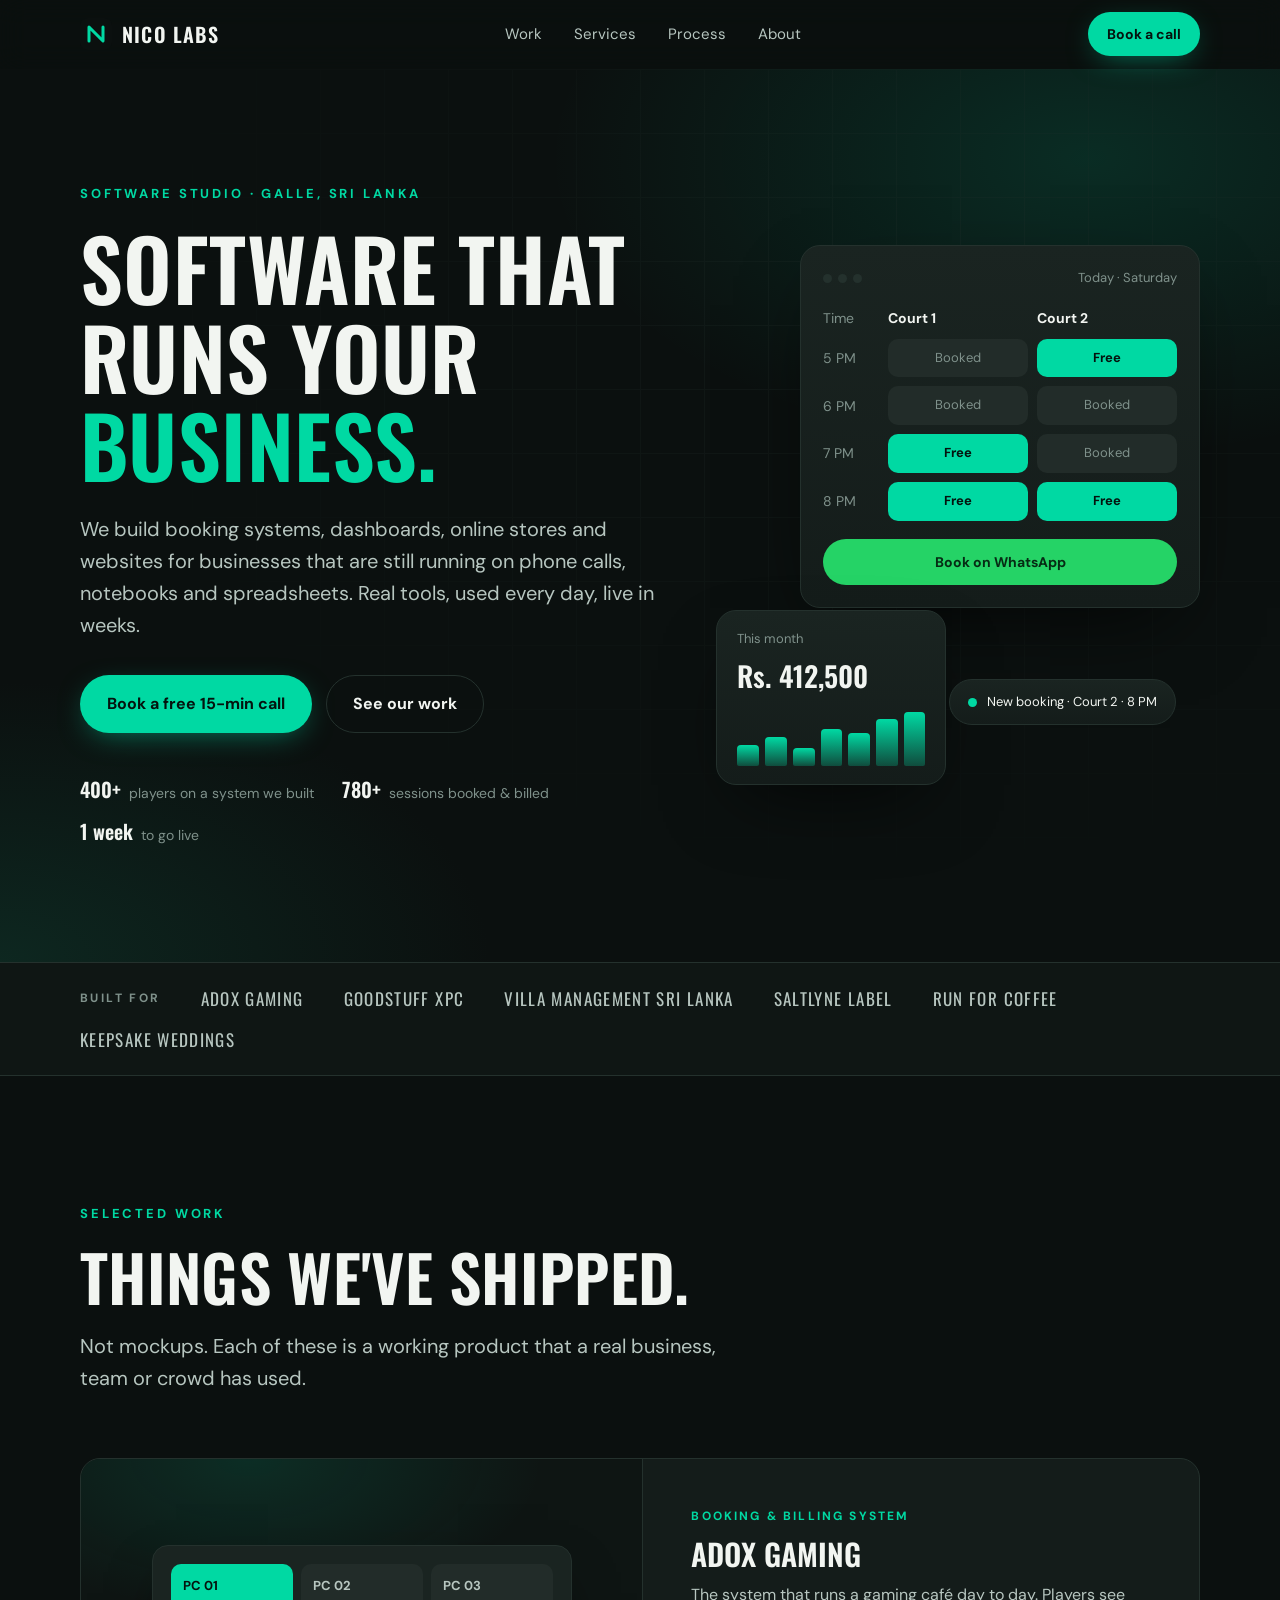
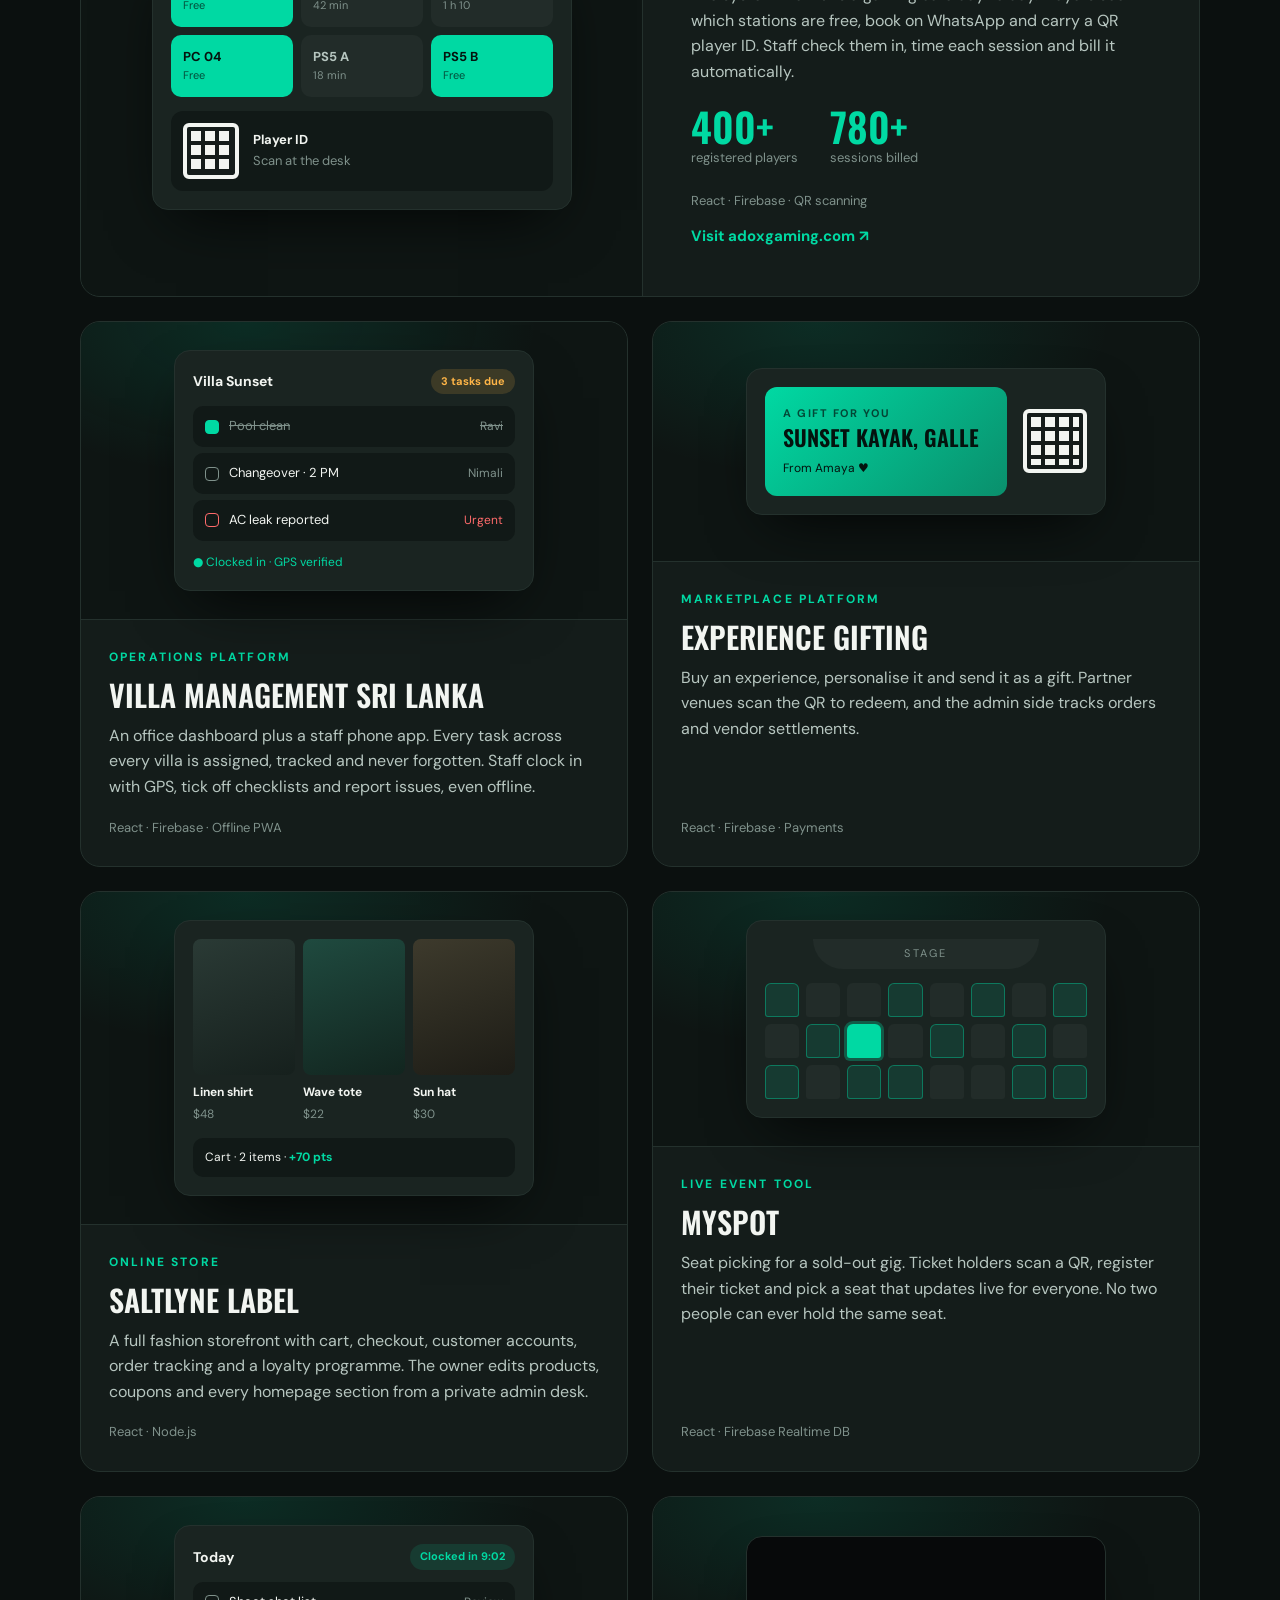
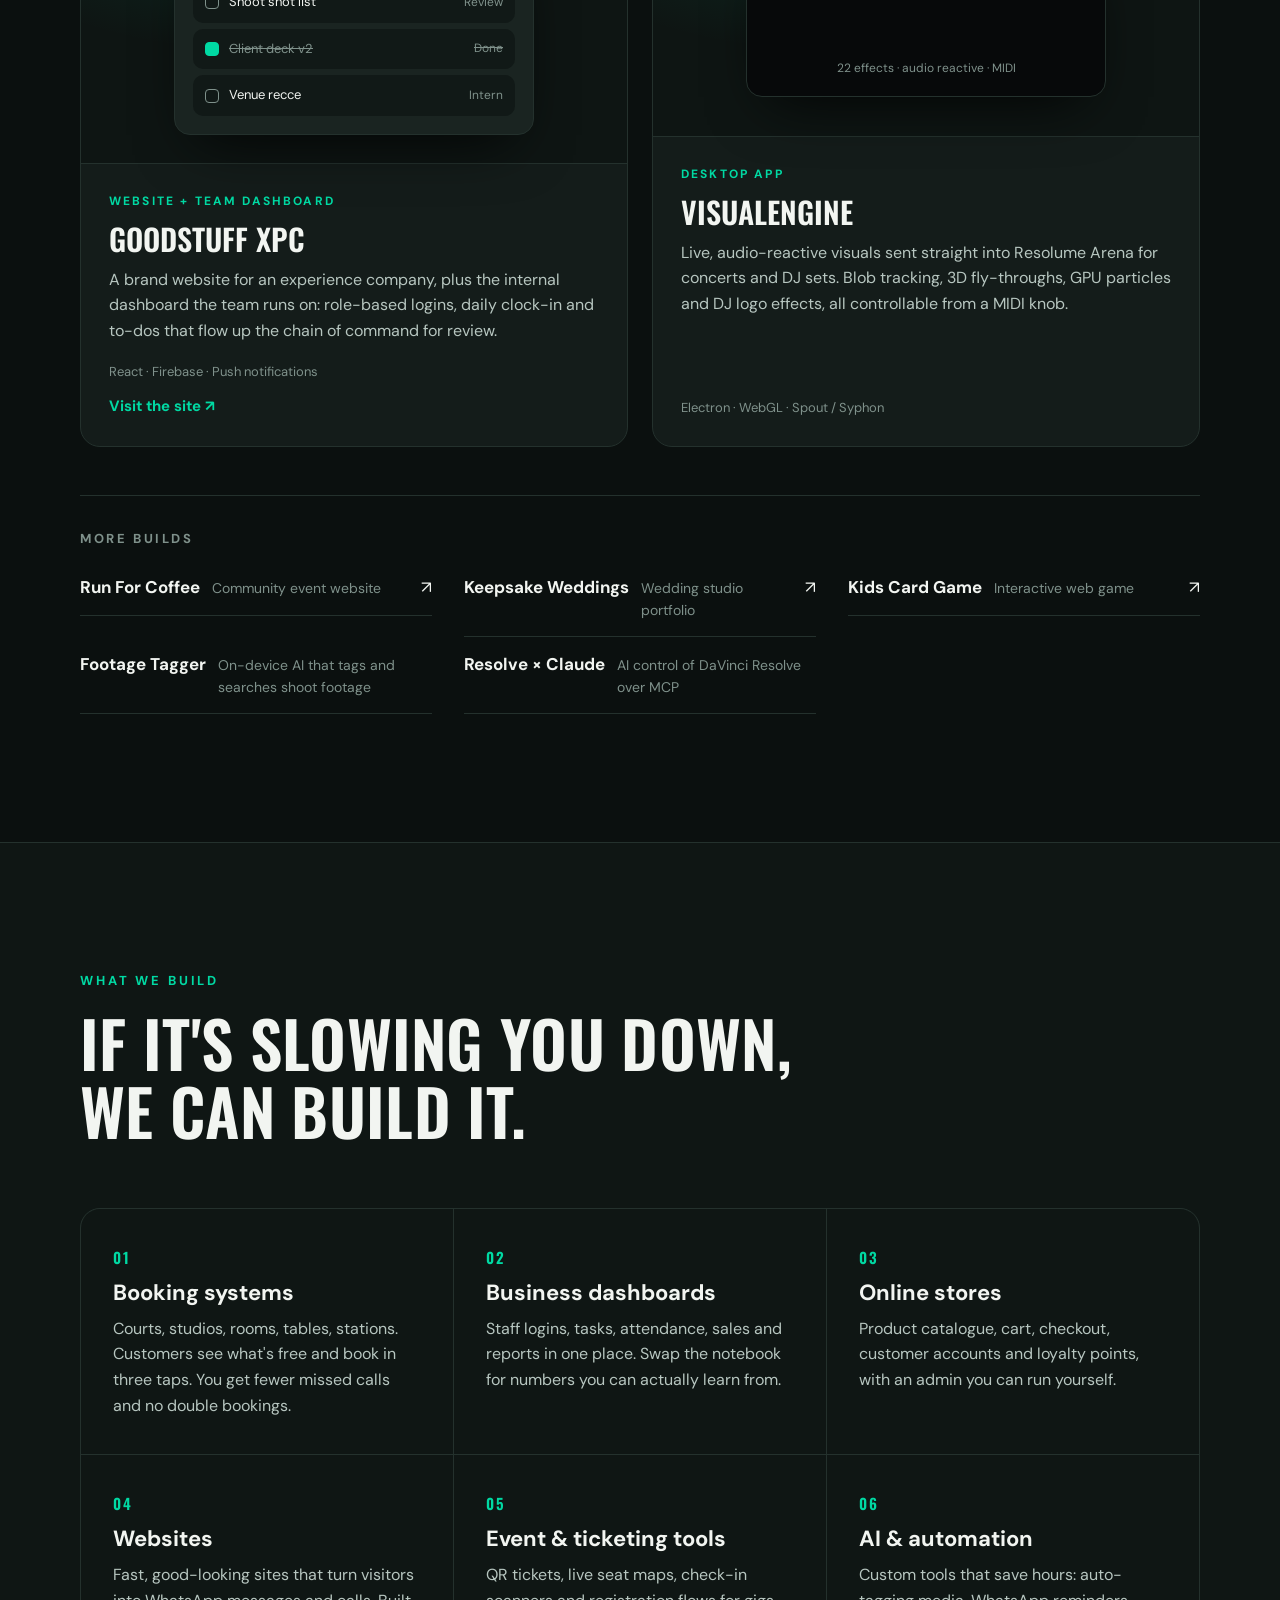
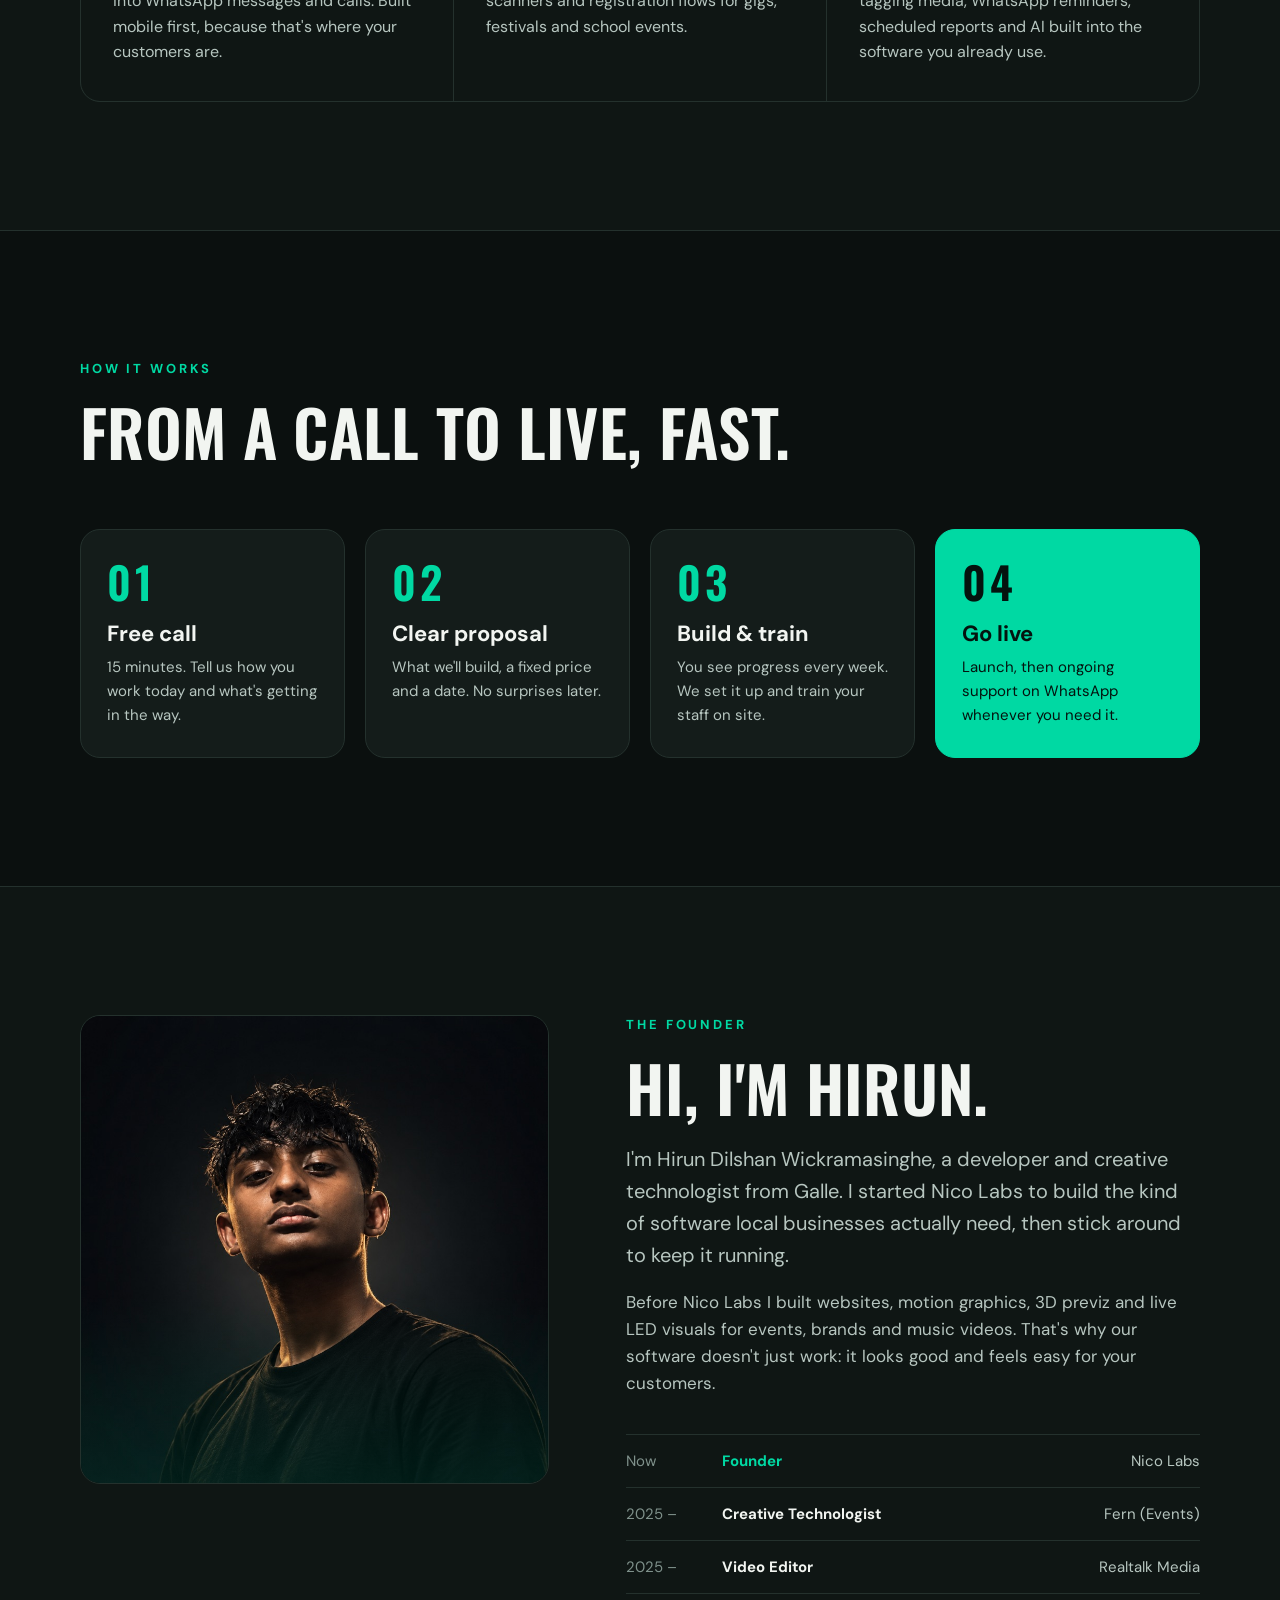
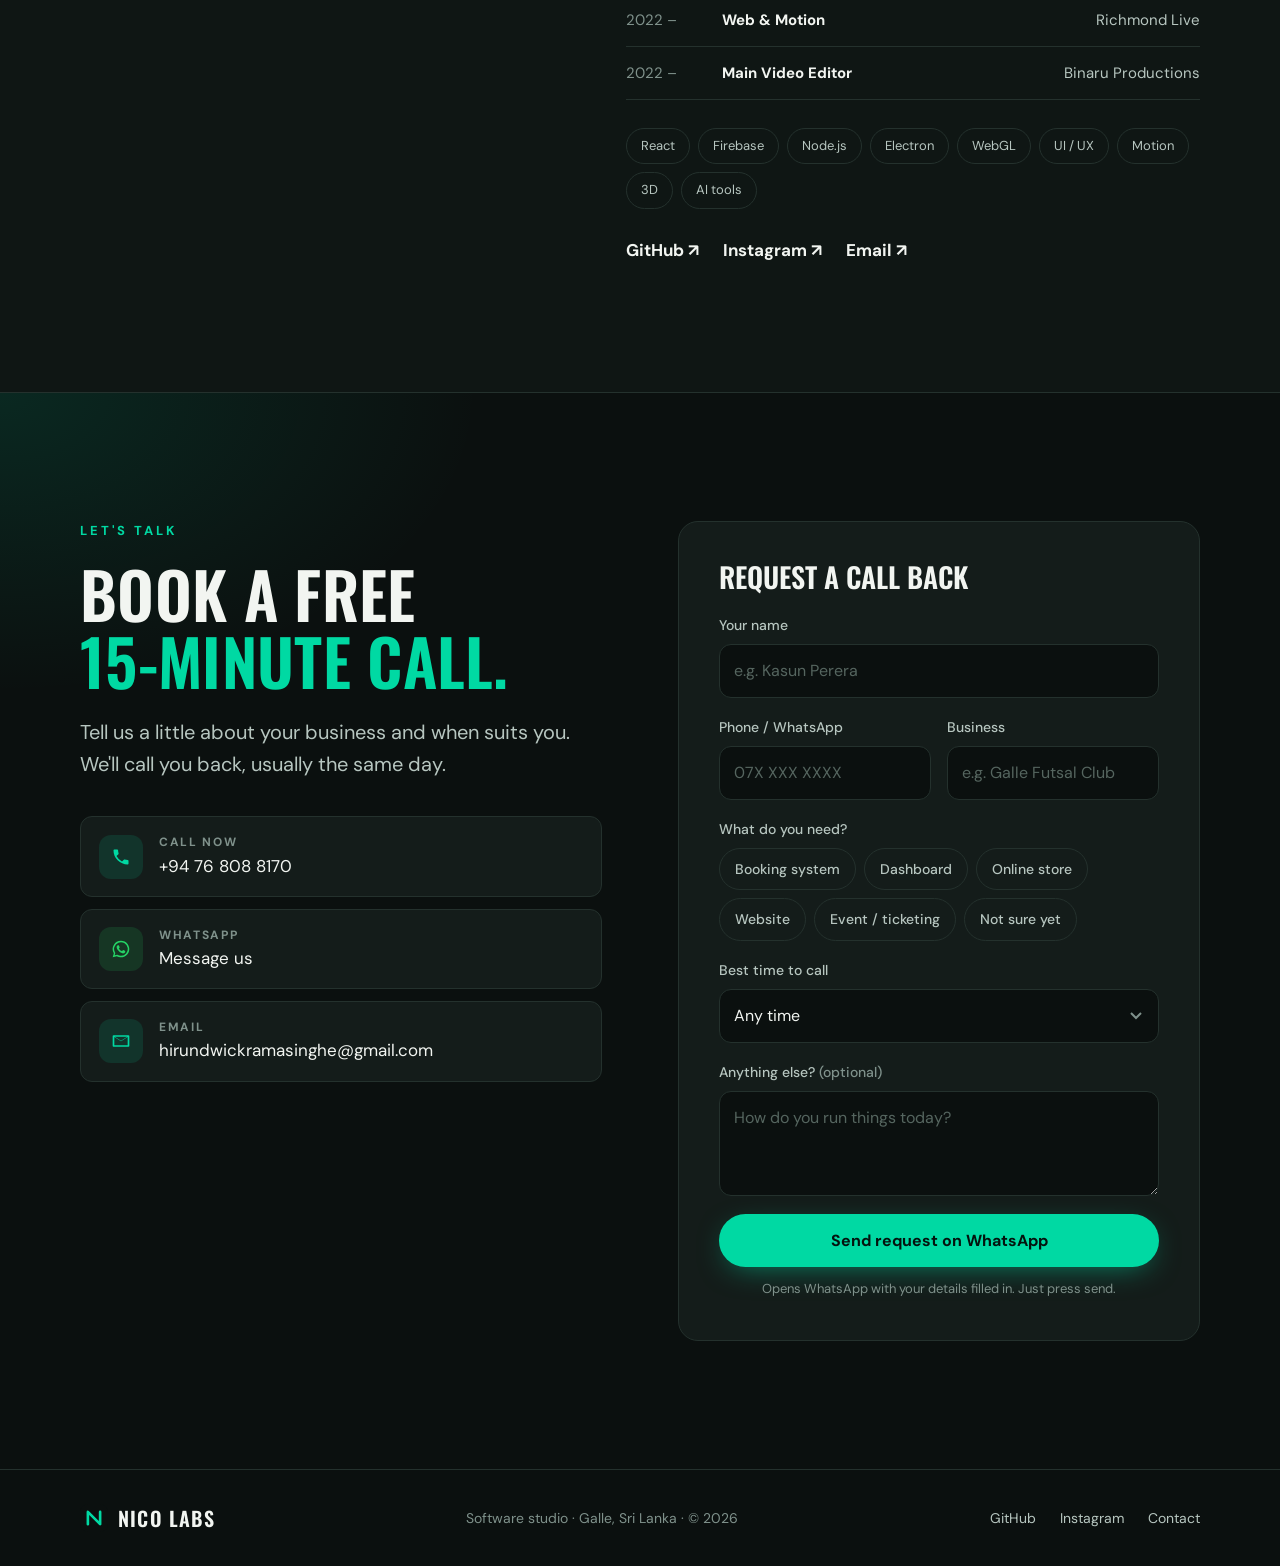
==== index2.html @ 89ff0caf "Initial site" ====
<!DOCTYPE html>
<html lang="en" class="no-js">
<!-- Parked: first design (dark / teal). Live site is index.html -->
<head>
    <meta charset="UTF-8">
    <meta name="viewport" content="width=device-width, initial-scale=1.0">
    <title>Nico Labs | Software studio in Galle, Sri Lanka</title>
    <meta name="description" content="Nico Labs builds booking systems, dashboards, online stores and websites for businesses in Sri Lanka. Book a free call.">
    <meta name="theme-color" content="#0B100F">

    <meta property="og:title" content="Nico Labs | Software that runs your business">
    <meta property="og:description" content="Booking systems, dashboards, online stores and websites. Built in Galle, live in weeks.">
    <meta property="og:type" content="website">
    <meta property="og:image" content="assets/hirun.jpg">

    <link rel="icon" type="image/svg+xml" href="assets/logo.svg">
    <link rel="preconnect" href="https://fonts.googleapis.com">
    <link rel="preconnect" href="https://fonts.gstatic.com" crossorigin>
    <link href="https://fonts.googleapis.com/css2?family=DM+Sans:opsz,wght@9..40,400;9..40,500;9..40,700&family=Oswald:wght@500;600;700&display=swap" rel="stylesheet">
    <link rel="stylesheet" href="styles.css">
</head>
<body>

    <header class="nav" id="top">
        <div class="wrap nav-inner">
            <a href="#top" class="brand" aria-label="Nico Labs home">
                <img src="assets/logo.svg" alt="" width="32" height="32">
                <span>Nico Labs</span>
            </a>
            <nav class="nav-links" aria-label="Main">
                <a href="#work">Work</a>
                <a href="#services">Services</a>
                <a href="#process">Process</a>
                <a href="#about">About</a>
            </nav>
            <a href="#contact" class="btn btn-sm btn-accent">Book a call</a>
        </div>
    </header>

    <main>

        <!-- HERO -->
        <section class="hero">
            <div class="wrap hero-grid">
                <div class="hero-copy">
                    <p class="eyebrow reveal">Software studio · Galle, Sri Lanka</p>
                    <h1 class="reveal">Software that runs your <span class="accent">business.</span></h1>
                    <p class="lead reveal">We build booking systems, dashboards, online stores and websites for businesses that are still running on phone calls, notebooks and spreadsheets. Real tools, used every day, live in weeks.</p>
                    <div class="hero-ctas reveal">
                        <a href="#contact" class="btn btn-accent">Book a free 15-min call</a>
                        <a href="#work" class="btn btn-ghost">See our work</a>
                    </div>
                    <ul class="hero-proof reveal">
                        <li><b>400+</b> players on a system we built</li>
                        <li><b>780+</b> sessions booked &amp; billed</li>
                        <li><b>1 week</b> to go live</li>
                    </ul>
                </div>

                <div class="hero-visual reveal" aria-hidden="true">
                    <div class="panel booking">
                        <div class="panel-head">
                            <span class="dotrow"><i></i><i></i><i></i></span>
                            <span class="muted">Today · Saturday</span>
                        </div>
                        <div class="slot-grid">
                            <span class="muted">Time</span><b>Court 1</b><b>Court 2</b>
                            <span class="muted">5 PM</span><span class="slot taken">Booked</span><span class="slot free">Free</span>
                            <span class="muted">6 PM</span><span class="slot taken">Booked</span><span class="slot taken">Booked</span>
                            <span class="muted">7 PM</span><span class="slot free">Free</span><span class="slot taken">Booked</span>
                            <span class="muted">8 PM</span><span class="slot free">Free</span><span class="slot free">Free</span>
                        </div>
                        <div class="wa-btn">Book on WhatsApp</div>
                    </div>
                    <div class="panel stat-card">
                        <span class="muted">This month</span>
                        <strong>Rs. 412,500</strong>
                        <div class="bars"><i style="--h:40%"></i><i style="--h:55%"></i><i style="--h:35%"></i><i style="--h:70%"></i><i style="--h:62%"></i><i style="--h:88%"></i><i style="--h:100%"></i></div>
                    </div>
                    <div class="panel toast">
                        <span class="ping"></span> New booking · Court 2 · 8 PM
                    </div>
                </div>
            </div>
        </section>

        <!-- TRUST STRIP -->
        <section class="strip" aria-label="Who we've built for">
            <div class="wrap strip-inner">
                <span class="muted">Built for</span>
                <span>ADOX Gaming</span>
                <span>Goodstuff XPC</span>
                <span>Villa Management Sri Lanka</span>
                <span>Saltlyne Label</span>
                <span>Run For Coffee</span>
                <span>Keepsake Weddings</span>
            </div>
        </section>

        <!-- WORK -->
        <section class="section" id="work">
            <div class="wrap">
                <div class="section-head reveal">
                    <p class="eyebrow">Selected work</p>
                    <h2>Things we've shipped.</h2>
                    <p class="lead">Not mockups. Each of these is a working product that a real business, team or crowd has used.</p>
                </div>

                <div class="work-grid">

                    <article class="case case-wide reveal">
                        <div class="case-visual">
                            <div class="mock mock-adox">
                                <div class="station-grid">
                                    <span class="st on">PC 01<small>Free</small></span>
                                    <span class="st">PC 02<small>42 min</small></span>
                                    <span class="st">PC 03<small>1 h 10</small></span>
                                    <span class="st on">PC 04<small>Free</small></span>
                                    <span class="st">PS5 A<small>18 min</small></span>
                                    <span class="st on">PS5 B<small>Free</small></span>
                                </div>
                                <div class="qr-id">
                                    <div class="qr"></div>
                                    <div><b>Player ID</b><span class="muted">Scan at the desk</span></div>
                                </div>
                            </div>
                        </div>
                        <div class="case-body">
                            <p class="tag">Booking &amp; billing system</p>
                            <h3>ADOX Gaming</h3>
                            <p>The system that runs a gaming café day to day. Players see which stations are free, book on WhatsApp and carry a QR player ID. Staff check them in, time each session and bill it automatically.</p>
                            <ul class="metrics">
                                <li><b>400+</b><span>registered players</span></li>
                                <li><b>780+</b><span>sessions billed</span></li>
                            </ul>
                            <p class="stack">React · Firebase · QR scanning</p>
                            <a class="link" href="https://www.adoxgaming.com/" target="_blank" rel="noopener">Visit adoxgaming.com ↗</a>
                        </div>
                    </article>

                    <article class="case reveal">
                        <div class="case-visual">
                            <div class="mock mock-villa">
                                <div class="row-h"><b>Villa Sunset</b><span class="pill">3 tasks due</span></div>
                                <div class="task done"><i></i>Pool clean <span class="muted">Ravi</span></div>
                                <div class="task"><i></i>Changeover · 2 PM <span class="muted">Nimali</span></div>
                                <div class="task urgent"><i></i>AC leak reported <span class="muted">Urgent</span></div>
                                <div class="clock">● Clocked in · GPS verified</div>
                            </div>
                        </div>
                        <div class="case-body">
                            <p class="tag">Operations platform</p>
                            <h3>Villa Management Sri Lanka</h3>
                            <p>An office dashboard plus a staff phone app. Every task across every villa is assigned, tracked and never forgotten. Staff clock in with GPS, tick off checklists and report issues, even offline.</p>
                            <p class="stack">React · Firebase · Offline PWA</p>
                        </div>
                    </article>

                    <article class="case reveal">
                        <div class="case-visual">
                            <div class="mock mock-gift">
                                <div class="gift-card">
                                    <span class="muted">A gift for you</span>
                                    <b>Sunset Kayak, Galle</b>
                                    <span class="from">From Amaya ♥</span>
                                </div>
                                <div class="qr small"></div>
                            </div>
                        </div>
                        <div class="case-body">
                            <p class="tag">Marketplace platform</p>
                            <h3>Experience Gifting</h3>
                            <p>Buy an experience, personalise it and send it as a gift. Partner venues scan the QR to redeem, and the admin side tracks orders and vendor settlements.</p>
                            <p class="stack">React · Firebase · Payments</p>
                        </div>
                    </article>

                    <article class="case reveal">
                        <div class="case-visual">
                            <div class="mock mock-store">
                                <div class="prod"><i></i><b>Linen shirt</b><span>$48</span></div>
                                <div class="prod"><i></i><b>Wave tote</b><span>$22</span></div>
                                <div class="prod"><i></i><b>Sun hat</b><span>$30</span></div>
                                <div class="cart">Cart · 2 items · <b>+70 pts</b></div>
                            </div>
                        </div>
                        <div class="case-body">
                            <p class="tag">Online store</p>
                            <h3>Saltlyne Label</h3>
                            <p>A full fashion storefront with cart, checkout, customer accounts, order tracking and a loyalty programme. The owner edits products, coupons and every homepage section from a private admin desk.</p>
                            <p class="stack">React · Node.js</p>
                        </div>
                    </article>

                    <article class="case reveal">
                        <div class="case-visual">
                            <div class="mock mock-seats">
                                <div class="stage">Stage</div>
                                <div class="seats">
                                    <i></i><i class="t"></i><i class="t"></i><i></i><i class="t"></i><i></i><i class="t"></i><i></i>
                                    <i class="t"></i><i></i><i class="me"></i><i class="t"></i><i></i><i class="t"></i><i></i><i class="t"></i>
                                    <i></i><i class="t"></i><i></i><i></i><i class="t"></i><i class="t"></i><i></i><i></i>
                                </div>
                            </div>
                        </div>
                        <div class="case-body">
                            <p class="tag">Live event tool</p>
                            <h3>MySpot</h3>
                            <p>Seat picking for a sold-out gig. Ticket holders scan a QR, register their ticket and pick a seat that updates live for everyone. No two people can ever hold the same seat.</p>
                            <p class="stack">React · Firebase Realtime DB</p>
                        </div>
                    </article>

                    <article class="case reveal">
                        <div class="case-visual">
                            <div class="mock mock-dash">
                                <div class="row-h"><b>Today</b><span class="pill ok">Clocked in 9:02</span></div>
                                <div class="task"><i></i>Shoot shot list <span class="muted">Review</span></div>
                                <div class="task done"><i></i>Client deck v2 <span class="muted">Done</span></div>
                                <div class="task"><i></i>Venue recce <span class="muted">Intern</span></div>
                            </div>
                        </div>
                        <div class="case-body">
                            <p class="tag">Website + team dashboard</p>
                            <h3>Goodstuff XPC</h3>
                            <p>A brand website for an experience company, plus the internal dashboard the team runs on: role-based logins, daily clock-in and to-dos that flow up the chain of command for review.</p>
                            <p class="stack">React · Firebase · Push notifications</p>
                            <a class="link" href="https://www.gobigonexperiences.com/" target="_blank" rel="noopener">Visit the site ↗</a>
                        </div>
                    </article>

                    <article class="case reveal">
                        <div class="case-visual">
                            <div class="mock mock-ve">
                                <div class="wave"><i></i><i></i><i></i><i></i><i></i><i></i><i></i><i></i><i></i><i></i><i></i><i></i><i></i><i></i></div>
                                <span class="muted">22 effects · audio reactive · MIDI</span>
                            </div>
                        </div>
                        <div class="case-body">
                            <p class="tag">Desktop app</p>
                            <h3>VisualEngine</h3>
                            <p>Live, audio-reactive visuals sent straight into Resolume Arena for concerts and DJ sets. Blob tracking, 3D fly-throughs, GPU particles and DJ logo effects, all controllable from a MIDI knob.</p>
                            <p class="stack">Electron · WebGL · Spout / Syphon</p>
                        </div>
                    </article>

                </div>

                <div class="more-work reveal">
                    <h3>More builds</h3>
                    <ul>
                        <li><a href="https://run4coffee.com/" target="_blank" rel="noopener"><b>Run For Coffee</b><span>Community event website</span>↗</a></li>
                        <li><a href="https://hirund.github.io/Keepsake_Weddings/" target="_blank" rel="noopener"><b>Keepsake Weddings</b><span>Wedding studio portfolio</span>↗</a></li>
                        <li><a href="https://kidscardgame.netlify.app/" target="_blank" rel="noopener"><b>Kids Card Game</b><span>Interactive web game</span>↗</a></li>
                        <li><div><b>Footage Tagger</b><span>On-device AI that tags and searches shoot footage</span></div></li>
                        <li><div><b>Resolve × Claude</b><span>AI control of DaVinci Resolve over MCP</span></div></li>
                    </ul>
                </div>
            </div>
        </section>

        <!-- SERVICES -->
        <section class="section alt" id="services">
            <div class="wrap">
                <div class="section-head reveal">
                    <p class="eyebrow">What we build</p>
                    <h2>If it's slowing you down,<br>we can build it.</h2>
                </div>
                <div class="service-grid">
                    <div class="service reveal">
                        <span class="num">01</span>
                        <h3>Booking systems</h3>
                        <p>Courts, studios, rooms, tables, stations. Customers see what's free and book in three taps. You get fewer missed calls and no double bookings.</p>
                    </div>
                    <div class="service reveal">
                        <span class="num">02</span>
                        <h3>Business dashboards</h3>
                        <p>Staff logins, tasks, attendance, sales and reports in one place. Swap the notebook for numbers you can actually learn from.</p>
                    </div>
                    <div class="service reveal">
                        <span class="num">03</span>
                        <h3>Online stores</h3>
                        <p>Product catalogue, cart, checkout, customer accounts and loyalty points, with an admin you can run yourself.</p>
                    </div>
                    <div class="service reveal">
                        <span class="num">04</span>
                        <h3>Websites</h3>
                        <p>Fast, good-looking sites that turn visitors into WhatsApp messages and calls. Built mobile first, because that's where your customers are.</p>
                    </div>
                    <div class="service reveal">
                        <span class="num">05</span>
                        <h3>Event &amp; ticketing tools</h3>
                        <p>QR tickets, live seat maps, check-in scanners and registration flows for gigs, festivals and school events.</p>
                    </div>
                    <div class="service reveal">
                        <span class="num">06</span>
                        <h3>AI &amp; automation</h3>
                        <p>Custom tools that save hours: auto-tagging media, WhatsApp reminders, scheduled reports and AI built into the software you already use.</p>
                    </div>
                </div>
            </div>
        </section>

        <!-- PROCESS -->
        <section class="section" id="process">
            <div class="wrap">
                <div class="section-head reveal">
                    <p class="eyebrow">How it works</p>
                    <h2>From a call to live, fast.</h2>
                </div>
                <ol class="steps">
                    <li class="reveal">
                        <span class="num">01</span>
                        <h3>Free call</h3>
                        <p>15 minutes. Tell us how you work today and what's getting in the way.</p>
                    </li>
                    <li class="reveal">
                        <span class="num">02</span>
                        <h3>Clear proposal</h3>
                        <p>What we'll build, a fixed price and a date. No surprises later.</p>
                    </li>
                    <li class="reveal">
                        <span class="num">03</span>
                        <h3>Build &amp; train</h3>
                        <p>You see progress every week. We set it up and train your staff on site.</p>
                    </li>
                    <li class="reveal highlight">
                        <span class="num">04</span>
                        <h3>Go live</h3>
                        <p>Launch, then ongoing support on WhatsApp whenever you need it.</p>
                    </li>
                </ol>
            </div>
        </section>

        <!-- ABOUT / FOUNDER -->
        <section class="section alt" id="about">
            <div class="wrap about-grid">
                <figure class="portrait reveal">
                    <img src="assets/hirun.jpg" alt="Portrait of Hirun Dilshan Wickramasinghe, founder of Nico Labs" width="900" height="900" loading="lazy">
                </figure>
                <div class="about-copy">
                    <p class="eyebrow reveal">The founder</p>
                    <h2 class="reveal">Hi, I'm Hirun.</h2>
                    <p class="lead reveal">I'm Hirun Dilshan Wickramasinghe, a developer and creative technologist from Galle. I started Nico Labs to build the kind of software local businesses actually need, then stick around to keep it running.</p>
                    <p class="reveal">Before Nico Labs I built websites, motion graphics, 3D previz and live LED visuals for events, brands and music videos. That's why our software doesn't just work: it looks good and feels easy for your customers.</p>

                    <div class="timeline reveal">
                        <div><span class="muted">Now</span><b>Founder</b><span>Nico Labs</span></div>
                        <div><span class="muted">2025 –</span><b>Creative Technologist</b><span>Fern (Events)</span></div>
                        <div><span class="muted">2025 –</span><b>Video Editor</b><span>Realtalk Media</span></div>
                        <div><span class="muted">2022 –</span><b>Web &amp; Motion</b><span>Richmond Live</span></div>
                        <div><span class="muted">2022 –</span><b>Main Video Editor</b><span>Binaru Productions</span></div>
                    </div>

                    <div class="skills reveal">
                        <span>React</span><span>Firebase</span><span>Node.js</span><span>Electron</span><span>WebGL</span><span>UI / UX</span><span>Motion</span><span>3D</span><span>AI tools</span>
                    </div>

                    <div class="socials reveal">
                        <a href="https://github.com/HirunD" target="_blank" rel="noopener">GitHub ↗</a>
                        <a href="https://www.instagram.com/_hirund/" target="_blank" rel="noopener">Instagram ↗</a>
                        <a href="mailto:hirundwickramasinghe@gmail.com">Email ↗</a>
                    </div>
                </div>
            </div>
        </section>

        <!-- CONTACT -->
        <section class="section contact" id="contact">
            <div class="wrap contact-grid">
                <div class="contact-copy">
                    <p class="eyebrow reveal">Let's talk</p>
                    <h2 class="reveal">Book a free<br><span class="accent">15-minute call.</span></h2>
                    <p class="lead reveal">Tell us a little about your business and when suits you. We'll call you back, usually the same day.</p>

                    <div class="direct reveal">
                        <a class="direct-item" href="tel:+94768088170">
                            <span class="ic" aria-hidden="true">
                                <svg viewBox="0 0 24 24" width="20" height="20"><path fill="currentColor" d="M6.6 10.8a15.1 15.1 0 0 0 6.6 6.6l2.2-2.2c.3-.3.7-.4 1-.2 1.1.4 2.3.6 3.6.6.6 0 1 .4 1 1V20c0 .6-.4 1-1 1A17 17 0 0 1 3 4c0-.6.4-1 1-1h3.5c.6 0 1 .4 1 1 0 1.3.2 2.5.6 3.6.1.3 0 .7-.2 1l-2.3 2.2Z"/></svg>
                            </span>
                            <span><small>Call now</small>+94 76 808 8170</span>
                        </a>
                        <a class="direct-item" href="https://wa.me/94768088170?text=Hi%20Nico%20Labs!%20I'd%20like%20to%20book%20a%20call." target="_blank" rel="noopener">
                            <span class="ic wa" aria-hidden="true">
                                <svg viewBox="0 0 24 24" width="20" height="20"><path fill="currentColor" d="M12 2a10 10 0 0 0-8.6 15.1L2 22l5-1.3A10 10 0 1 0 12 2Zm0 18.2c-1.5 0-3-.4-4.3-1.2l-.3-.2-3 .8.8-2.9-.2-.3A8.2 8.2 0 1 1 12 20.2Zm4.5-6.1c-.2-.1-1.5-.7-1.7-.8-.2-.1-.4-.1-.6.1l-.8 1c-.1.2-.3.2-.5.1a6.7 6.7 0 0 1-3.3-2.9c-.3-.4.2-.4.7-1.4.1-.2 0-.3 0-.5l-.8-1.8c-.2-.5-.4-.4-.6-.4h-.5c-.2 0-.5.1-.7.3-.2.3-.9.9-.9 2.2s.9 2.5 1 2.7c.1.2 1.8 2.8 4.4 3.9 1.6.7 2.3.8 3.1.6.5-.1 1.5-.6 1.7-1.2.2-.6.2-1.1.2-1.2-.1-.1-.3-.2-.5-.3Z"/></svg>
                            </span>
                            <span><small>WhatsApp</small>Message us</span>
                        </a>
                        <a class="direct-item" href="mailto:hirundwickramasinghe@gmail.com?subject=Nico%20Labs%20-%20Call%20request">
                            <span class="ic" aria-hidden="true">
                                <svg viewBox="0 0 24 24" width="20" height="20"><path fill="currentColor" d="M3 5h18c.6 0 1 .4 1 1v12c0 .6-.4 1-1 1H3a1 1 0 0 1-1-1V6c0-.6.4-1 1-1Zm9 7.2L4 7.3V17h16V7.3l-8 4.9ZM4.5 7l7.5 4.6L19.5 7h-15Z"/></svg>
                            </span>
                            <span><small>Email</small>hirundwickramasinghe@gmail.com</span>
                        </a>
                    </div>
                </div>

                <form class="call-form reveal" id="callForm" novalidate>
                    <h3>Request a call back</h3>
                    <div class="field">
                        <label for="f-name">Your name</label>
                        <input id="f-name" name="name" type="text" autocomplete="name" required placeholder="e.g. Kasun Perera">
                    </div>
                    <div class="field-row">
                        <div class="field">
                            <label for="f-phone">Phone / WhatsApp</label>
                            <input id="f-phone" name="phone" type="tel" autocomplete="tel" inputmode="tel" required placeholder="07X XXX XXXX">
                        </div>
                        <div class="field">
                            <label for="f-biz">Business</label>
                            <input id="f-biz" name="business" type="text" autocomplete="organization" placeholder="e.g. Galle Futsal Club">
                        </div>
                    </div>
                    <fieldset class="field">
                        <legend>What do you need?</legend>
                        <div class="chips">
                            <label><input type="checkbox" name="need" value="Booking system"><span>Booking system</span></label>
                            <label><input type="checkbox" name="need" value="Dashboard"><span>Dashboard</span></label>
                            <label><input type="checkbox" name="need" value="Online store"><span>Online store</span></label>
                            <label><input type="checkbox" name="need" value="Website"><span>Website</span></label>
                            <label><input type="checkbox" name="need" value="Event / ticketing"><span>Event / ticketing</span></label>
                            <label><input type="checkbox" name="need" value="Not sure yet"><span>Not sure yet</span></label>
                        </div>
                    </fieldset>
                    <div class="field">
                        <label for="f-time">Best time to call</label>
                        <select id="f-time" name="time">
                            <option>Any time</option>
                            <option>Morning (9 AM – 12 PM)</option>
                            <option>Afternoon (12 – 5 PM)</option>
                            <option>Evening (5 – 8 PM)</option>
                        </select>
                    </div>
                    <div class="field">
                        <label for="f-msg">Anything else? <span class="muted">(optional)</span></label>
                        <textarea id="f-msg" name="message" rows="3" placeholder="How do you run things today?"></textarea>
                    </div>
                    <p class="form-error" id="formError" role="alert"></p>
                    <button type="submit" class="btn btn-accent btn-block">Send request on WhatsApp</button>
                    <p class="form-note muted">Opens WhatsApp with your details filled in. Just press send.</p>
                </form>
            </div>
        </section>

    </main>

    <footer class="footer">
        <div class="wrap footer-inner">
            <a href="#top" class="brand">
                <img src="assets/logo.svg" alt="" width="28" height="28">
                <span>Nico Labs</span>
            </a>
            <p class="muted">Software studio · Galle, Sri Lanka · © <span id="year">2026</span></p>
            <div class="footer-links">
                <a href="https://github.com/HirunD" target="_blank" rel="noopener">GitHub</a>
                <a href="https://www.instagram.com/_hirund/" target="_blank" rel="noopener">Instagram</a>
                <a href="#contact">Contact</a>
            </div>
        </div>
    </footer>

    <a class="fab" href="#contact" aria-label="Book a call">
        <svg viewBox="0 0 24 24" width="22" height="22" aria-hidden="true"><path fill="currentColor" d="M6.6 10.8a15.1 15.1 0 0 0 6.6 6.6l2.2-2.2c.3-.3.7-.4 1-.2 1.1.4 2.3.6 3.6.6.6 0 1 .4 1 1V20c0 .6-.4 1-1 1A17 17 0 0 1 3 4c0-.6.4-1 1-1h3.5c.6 0 1 .4 1 1 0 1.3.2 2.5.6 3.6.1.3 0 .7-.2 1l-2.3 2.2Z"/></svg>
        <span>Book a call</span>
    </a>

    <script src="main.js"></script>
</body>
</html>
---- styles.css ----
:root {
    --bg: #0B100F;
    --bg-2: #0F1614;
    --panel: #141C1A;
    --panel-2: #1A2421;
    --line: #24312D;
    --text: #F2F5F1;
    --text-2: #B7C6C0;
    --muted: #7F918B;
    --accent: #00D9A3;
    --accent-ink: #04130E;
    --accent-soft: rgba(0, 217, 163, 0.12);
    --wa: #25D366;
    --warn: #FFB547;
    --danger: #FF6B6B;

    --display: 'Oswald', 'Arial Narrow', Arial, sans-serif;
    --body: 'DM Sans', system-ui, -apple-system, 'Segoe UI', sans-serif;

    --radius: 20px;
    --radius-sm: 12px;
    --wrap: 1200px;
    --gutter: clamp(16px, 4vw, 40px);
}

*, *::before, *::after { box-sizing: border-box; }
html { scroll-behavior: smooth; scroll-padding-top: 80px; }
body {
    margin: 0;
    background: var(--bg);
    color: var(--text);
    font-family: var(--body);
    font-size: 17px;
    line-height: 1.6;
    -webkit-font-smoothing: antialiased;
    overflow-x: hidden;
}
img { max-width: 100%; display: block; }
a { color: inherit; text-decoration: none; }
h1, h2, h3 { margin: 0; line-height: 1.05; }
p { margin: 0; }
ul, ol { margin: 0; padding: 0; list-style: none; }

.wrap { width: 100%; max-width: var(--wrap); margin: 0 auto; padding: 0 var(--gutter); }
.muted { color: var(--muted); }
.accent { color: var(--accent); }

.eyebrow {
    font-size: 13px;
    font-weight: 700;
    letter-spacing: 0.22em;
    text-transform: uppercase;
    color: var(--accent);
    margin-bottom: 18px;
}
h1, h2 {
    font-family: var(--display);
    font-weight: 600;
    text-transform: uppercase;
    letter-spacing: 0.005em;
}
h1 { font-size: clamp(48px, 6.6vw, 88px); }
h2 { font-size: clamp(36px, 5vw, 64px); }
h3 { font-size: 22px; font-weight: 700; }
.lead { font-size: clamp(17px, 1.6vw, 20px); color: var(--text-2); max-width: 46ch; }

/* Buttons */
.btn {
    display: inline-flex;
    align-items: center;
    justify-content: center;
    gap: 8px;
    padding: 15px 26px;
    border-radius: 999px;
    font-weight: 700;
    font-size: 16px;
    border: 1.5px solid transparent;
    cursor: pointer;
    font-family: inherit;
    transition: transform .2s ease, background .2s ease, border-color .2s ease, box-shadow .2s ease;
}
.btn:hover { transform: translateY(-2px); }
.btn-accent { background: var(--accent); color: var(--accent-ink); box-shadow: 0 8px 30px -10px rgba(0, 217, 163, .6); }
.btn-accent:hover { box-shadow: 0 14px 40px -10px rgba(0, 217, 163, .75); }
.btn-ghost { border-color: var(--line); color: var(--text); }
.btn-ghost:hover { border-color: var(--text-2); }
.btn-sm { padding: 10px 18px; font-size: 14px; }
.btn-block { width: 100%; }
.btn:focus-visible, a:focus-visible, input:focus-visible, select:focus-visible, textarea:focus-visible {
    outline: 2px solid var(--accent);
    outline-offset: 3px;
}

/* Nav */
.nav {
    position: sticky;
    top: 0;
    z-index: 50;
    background: rgba(11, 16, 15, 0.72);
    backdrop-filter: blur(14px);
    -webkit-backdrop-filter: blur(14px);
    border-bottom: 1px solid transparent;
    transition: border-color .3s ease;
}
.nav.scrolled { border-bottom-color: var(--line); }
.nav-inner { display: flex; align-items: center; justify-content: space-between; height: 68px; gap: 24px; }
.brand { display: inline-flex; align-items: center; gap: 10px; font-family: var(--display); font-weight: 600; font-size: 20px; text-transform: uppercase; letter-spacing: .06em; }
.brand img { border-radius: 8px; }
.nav-links { display: flex; gap: 32px; font-size: 15px; color: var(--text-2); }
.nav-links a:hover { color: var(--text); }

/* Hero */
.hero {
    position: relative;
    padding: clamp(56px, 9vw, 120px) 0 clamp(64px, 9vw, 120px);
    background:
        radial-gradient(900px 500px at 85% 10%, rgba(0, 217, 163, .14), transparent 60%),
        radial-gradient(700px 400px at 0% 100%, rgba(15, 58, 46, .55), transparent 70%);
    overflow: hidden;
}
.hero::before {
    content: "";
    position: absolute;
    inset: 0;
    background-image: linear-gradient(var(--line) 1px, transparent 1px), linear-gradient(90deg, var(--line) 1px, transparent 1px);
    background-size: 64px 64px;
    opacity: .25;
    mask-image: radial-gradient(ellipse at 70% 30%, #000 10%, transparent 65%);
    -webkit-mask-image: radial-gradient(ellipse at 70% 30%, #000 10%, transparent 65%);
    pointer-events: none;
}
.hero-grid { position: relative; display: grid; grid-template-columns: 1.2fr 1fr; gap: 56px; align-items: center; }
.hero h1 { margin-bottom: 24px; }
.hero-ctas { display: flex; flex-wrap: wrap; gap: 14px; margin-top: 34px; }
.hero-proof { display: flex; flex-wrap: wrap; gap: 10px 28px; margin-top: 40px; font-size: 14px; color: var(--muted); }
.hero-proof b { color: var(--text); font-family: var(--display); font-size: 20px; font-weight: 600; margin-right: 4px; }

.hero-visual { position: relative; min-height: 540px; }
.panel {
    background: linear-gradient(180deg, var(--panel-2), var(--panel));
    border: 1px solid var(--line);
    border-radius: var(--radius);
    box-shadow: 0 30px 80px -30px rgba(0, 0, 0, .8);
}
.booking { position: absolute; right: 0; top: 0; width: min(400px, 100%); padding: 22px; }
.panel-head { display: flex; justify-content: space-between; align-items: center; font-size: 13px; margin-bottom: 18px; }
.dotrow { display: inline-flex; gap: 6px; }
.dotrow i { width: 9px; height: 9px; border-radius: 50%; background: var(--line); }
.slot-grid { display: grid; grid-template-columns: 56px 1fr 1fr; gap: 9px; align-items: center; font-size: 14px; }
.slot { text-align: center; padding: 9px 0; border-radius: 10px; font-size: 13px; }
.slot.taken { background: #222C29; color: var(--muted); }
.slot.free { background: var(--accent); color: var(--accent-ink); font-weight: 700; }
.wa-btn { margin-top: 18px; text-align: center; padding: 12px; border-radius: 999px; background: var(--wa); color: #062b14; font-weight: 700; font-size: 14px; }

.stat-card { position: absolute; left: 0; bottom: 0; width: 230px; padding: 18px 20px; display: flex; flex-direction: column; gap: 4px; font-size: 13px; }
.stat-card strong { font-family: var(--display); font-size: 28px; font-weight: 600; }
.bars { display: flex; align-items: flex-end; gap: 6px; height: 54px; margin-top: 10px; }
.bars i { flex: 1; height: var(--h); background: linear-gradient(180deg, var(--accent), rgba(0, 217, 163, .25)); border-radius: 4px 4px 2px 2px; }

.toast { position: absolute; right: 24px; bottom: 60px; padding: 12px 18px; font-size: 13px; display: flex; align-items: center; gap: 10px; border-radius: 999px; animation: float 5s ease-in-out infinite; }
.ping { width: 9px; height: 9px; border-radius: 50%; background: var(--accent); box-shadow: 0 0 0 0 rgba(0, 217, 163, .7); animation: ping 2s infinite; }
@keyframes ping { 70% { box-shadow: 0 0 0 10px rgba(0, 217, 163, 0); } 100% { box-shadow: 0 0 0 0 rgba(0, 217, 163, 0); } }
@keyframes float { 50% { transform: translateY(-8px); } }

/* Strip */
.strip { border-block: 1px solid var(--line); background: var(--bg-2); }
.strip-inner { display: flex; flex-wrap: wrap; align-items: center; gap: 14px 40px; padding-block: 22px; font-family: var(--display); font-size: 17px; text-transform: uppercase; letter-spacing: .08em; color: var(--text-2); }
.strip-inner .muted { font-family: var(--body); font-size: 12px; letter-spacing: .2em; font-weight: 700; }

/* Sections */
.section { padding: clamp(72px, 10vw, 130px) 0; }
.section.alt { background: var(--bg-2); border-block: 1px solid var(--line); }
.section-head { margin-bottom: clamp(40px, 6vw, 64px); max-width: 760px; }
.section-head .lead { margin-top: 20px; }

/* Work */
.work-grid { display: grid; grid-template-columns: repeat(2, 1fr); gap: 24px; }
.case {
    display: flex;
    flex-direction: column;
    background: var(--panel);
    border: 1px solid var(--line);
    border-radius: var(--radius);
    overflow: hidden;
    transition: border-color .3s ease, transform .3s ease;
}
.case:hover { border-color: #33463F; transform: translateY(-3px); }
.case-wide { grid-column: 1 / -1; flex-direction: row; }
.case-wide .case-visual { flex: 1.1; min-height: 340px; }
.case-wide .case-body { flex: 1; padding: clamp(28px, 4vw, 48px); }
.case-visual {
    position: relative;
    min-height: 240px;
    display: grid;
    place-items: center;
    padding: 28px;
    background:
        radial-gradient(420px 220px at 30% 0%, rgba(0, 217, 163, .12), transparent 70%),
        #0E1513;
    border-bottom: 1px solid var(--line);
}
.case-wide .case-visual { border-bottom: 0; border-right: 1px solid var(--line); }
.case-body { padding: 28px; display: flex; flex-direction: column; gap: 12px; flex: 1; }
.case-body h3 { font-family: var(--display); font-weight: 600; font-size: 30px; text-transform: uppercase; }
.case-body > p:not(.tag):not(.stack) { color: var(--text-2); font-size: 16px; }
.tag { font-size: 12px; font-weight: 700; letter-spacing: .18em; text-transform: uppercase; color: var(--accent); }
.stack { font-size: 13px; color: var(--muted); margin-top: auto; padding-top: 6px; }
.link { font-weight: 700; color: var(--accent); font-size: 15px; }
.link:hover { text-decoration: underline; text-underline-offset: 4px; }
.metrics { display: flex; gap: 32px; margin: 8px 0 4px; }
.metrics li { display: flex; flex-direction: column; }
.metrics b { font-family: var(--display); font-size: 40px; font-weight: 600; color: var(--accent); line-height: 1.1; }
.metrics span { font-size: 13px; color: var(--muted); }

/* Mockups */
.mock { width: 100%; max-width: 360px; background: var(--panel-2); border: 1px solid var(--line); border-radius: 16px; padding: 18px; font-size: 13px; box-shadow: 0 24px 60px -24px rgba(0, 0, 0, .9); }
.row-h { display: flex; justify-content: space-between; align-items: center; margin-bottom: 12px; font-size: 14px; }
.pill { font-size: 11px; padding: 4px 10px; border-radius: 999px; background: rgba(255, 181, 71, .15); color: var(--warn); font-weight: 700; }
.pill.ok { background: var(--accent-soft); color: var(--accent); }
.task { display: flex; align-items: center; gap: 10px; padding: 10px 12px; border-radius: 10px; background: #111917; margin-top: 6px; }
.task i { width: 14px; height: 14px; border-radius: 4px; border: 1.5px solid var(--muted); flex: none; }
.task .muted { margin-left: auto; font-size: 12px; }
.task.done { color: var(--muted); text-decoration: line-through; }
.task.done i { background: var(--accent); border-color: var(--accent); }
.task.urgent i { border-color: var(--danger); }
.task.urgent .muted { color: var(--danger); }
.clock { margin-top: 12px; font-size: 12px; color: var(--accent); }

.mock-adox { max-width: 420px; display: flex; flex-direction: column; gap: 14px; }
.station-grid { display: grid; grid-template-columns: repeat(3, 1fr); gap: 8px; }
.st { display: flex; flex-direction: column; padding: 12px; border-radius: 10px; background: #222C29; color: var(--text-2); font-weight: 700; }
.st small { font-weight: 400; color: var(--muted); font-size: 11px; }
.st.on { background: var(--accent); color: var(--accent-ink); }
.st.on small { color: rgba(4, 19, 14, .7); }
.qr-id { display: flex; align-items: center; gap: 14px; padding: 12px; border-radius: 12px; background: #111917; }
.qr-id div:last-child { display: flex; flex-direction: column; font-size: 13px; }
.qr {
    width: 56px; height: 56px; flex: none; border-radius: 6px;
    background:
        conic-gradient(from 90deg at 30% 30%, var(--text) 25%, transparent 0) 0 0 / 14px 14px,
        var(--panel);
    border: 4px solid var(--text);
    box-shadow: inset 0 0 0 4px var(--panel);
}
.qr.small { width: 64px; height: 64px; }

.mock-gift { display: flex; align-items: center; gap: 16px; }
.gift-card { flex: 1; display: flex; flex-direction: column; gap: 2px; padding: 18px; border-radius: 12px; background: linear-gradient(135deg, #00D9A3, #0A8F6C); color: var(--accent-ink); }
.gift-card .muted { color: rgba(4, 19, 14, .7); font-size: 11px; text-transform: uppercase; letter-spacing: .14em; font-weight: 700; }
.gift-card b { font-family: var(--display); font-size: 22px; font-weight: 600; text-transform: uppercase; line-height: 1.1; }
.gift-card .from { font-size: 12px; margin-top: 8px; }

.mock-store { display: grid; grid-template-columns: repeat(3, 1fr); gap: 8px; }
.prod { display: flex; flex-direction: column; gap: 2px; font-size: 12px; }
.prod i { aspect-ratio: 3 / 4; border-radius: 8px; background: linear-gradient(160deg, #2a3a35, #16201d); margin-bottom: 6px; }
.prod:nth-child(2) i { background: linear-gradient(160deg, #1f4a3f, #12251f); }
.prod:nth-child(3) i { background: linear-gradient(160deg, #3d3a2c, #1d1c16); }
.prod span { color: var(--muted); }
.cart { grid-column: 1 / -1; margin-top: 6px; padding: 10px 12px; border-radius: 10px; background: #111917; font-size: 12px; }
.cart b { color: var(--accent); }

.mock-seats { display: flex; flex-direction: column; align-items: center; gap: 14px; }
.stage { width: 70%; text-align: center; padding: 6px; border-radius: 0 0 40px 40px; background: #222C29; color: var(--muted); font-size: 11px; text-transform: uppercase; letter-spacing: .2em; }
.seats { display: grid; grid-template-columns: repeat(8, 1fr); gap: 7px; width: 100%; }
.seats i { aspect-ratio: 1; border-radius: 6px 6px 3px 3px; background: var(--accent-soft); border: 1px solid rgba(0, 217, 163, .4); }
.seats i.t { background: #222C29; border-color: transparent; }
.seats i.me { background: var(--accent); box-shadow: 0 0 0 3px rgba(0, 217, 163, .3); }

.mock-ve { display: flex; flex-direction: column; gap: 14px; align-items: center; background: #07090A; }
.wave { display: flex; align-items: center; gap: 5px; height: 90px; width: 100%; justify-content: center; }
.wave i { width: 8px; border-radius: 4px; background: linear-gradient(180deg, #00D9A3, #7B61FF); animation: eq 1.2s ease-in-out infinite; }
.wave i:nth-child(odd) { animation-duration: .9s; }
.wave i:nth-child(3n) { animation-duration: 1.5s; }
.wave i:nth-child(4n) { animation-delay: -.4s; }
.wave i:nth-child(5n) { animation-delay: -.8s; }
@keyframes eq { 0%, 100% { height: 18%; } 50% { height: 100%; } }
.mock-ve .muted { font-size: 12px; }

.more-work { margin-top: 48px; padding-top: 36px; border-top: 1px solid var(--line); }
.more-work h3 { font-size: 13px; letter-spacing: .2em; text-transform: uppercase; color: var(--muted); margin-bottom: 14px; }
.more-work ul { display: grid; grid-template-columns: repeat(auto-fill, minmax(260px, 1fr)); gap: 0 32px; }
.more-work li > a, .more-work li > div { display: flex; align-items: baseline; gap: 12px; padding: 14px 0; border-bottom: 1px solid var(--line); }
.more-work li > a:hover b { color: var(--accent); }
.more-work b { white-space: nowrap; }
.more-work span { color: var(--muted); font-size: 14px; flex: 1; }

/* Services */
.service-grid { display: grid; grid-template-columns: repeat(3, 1fr); gap: 1px; background: var(--line); border: 1px solid var(--line); border-radius: var(--radius); overflow: hidden; }
.service { background: var(--bg-2); padding: 36px 32px; display: flex; flex-direction: column; gap: 12px; transition: background .3s ease; }
.service:hover { background: var(--panel); }
.service p { color: var(--text-2); font-size: 16px; }
.num { font-family: var(--display); font-size: 15px; font-weight: 600; color: var(--accent); letter-spacing: .1em; }

/* Process */
.steps { display: grid; grid-template-columns: repeat(4, 1fr); gap: 20px; counter-reset: step; }
.steps li { position: relative; padding: 30px 26px; border: 1px solid var(--line); border-radius: var(--radius); background: var(--panel); display: flex; flex-direction: column; gap: 10px; }
.steps li .num { font-size: 44px; line-height: 1; margin-bottom: 8px; }
.steps li p { color: var(--text-2); font-size: 15px; }
.steps li.highlight { background: var(--accent); border-color: var(--accent); color: var(--accent-ink); }
.steps li.highlight .num, .steps li.highlight p { color: var(--accent-ink); }

/* About */
.about-grid { display: grid; grid-template-columns: 0.9fr 1.1fr; gap: clamp(36px, 6vw, 80px); align-items: start; }
.portrait { margin: 0; position: sticky; top: 100px; border-radius: var(--radius); overflow: hidden; border: 1px solid var(--line); }
.portrait img { width: 100%; height: auto; aspect-ratio: 1; object-fit: cover; }
.portrait::after { content: ""; position: absolute; inset: 0; background: linear-gradient(180deg, transparent 60%, rgba(0, 217, 163, .12)); pointer-events: none; }
.about-copy h2 { margin-bottom: 22px; }
.about-copy > p:not(.eyebrow) { color: var(--text-2); max-width: 56ch; }
.about-copy > p + p { margin-top: 18px; }
.timeline { margin-top: 36px; border-top: 1px solid var(--line); }
.timeline div { display: grid; grid-template-columns: 80px 1fr auto; gap: 16px; padding: 14px 0; border-bottom: 1px solid var(--line); font-size: 15px; align-items: baseline; }
.timeline div > span:last-child { color: var(--text-2); text-align: right; }
.timeline div:first-child b { color: var(--accent); }
.skills { display: flex; flex-wrap: wrap; gap: 8px; margin-top: 28px; }
.skills span { font-size: 13px; padding: 7px 14px; border: 1px solid var(--line); border-radius: 999px; color: var(--text-2); }
.socials { display: flex; flex-wrap: wrap; gap: 24px; margin-top: 28px; font-weight: 700; }
.socials a:hover { color: var(--accent); }

/* Contact */
.contact { background: radial-gradient(800px 500px at 0% 0%, rgba(0, 217, 163, .12), transparent 60%), var(--bg); }
.contact-grid { display: grid; grid-template-columns: 1fr 1fr; gap: clamp(36px, 6vw, 80px); align-items: start; }
.contact-copy h2 { margin-bottom: 22px; }
.direct { display: flex; flex-direction: column; gap: 12px; margin-top: 36px; }
.direct-item { display: flex; align-items: center; gap: 16px; padding: 16px 18px; border: 1px solid var(--line); border-radius: var(--radius-sm); background: var(--panel); transition: border-color .2s ease; overflow-wrap: anywhere; }
.direct-item:hover { border-color: var(--accent); }
.direct-item small { display: block; font-size: 12px; color: var(--muted); text-transform: uppercase; letter-spacing: .14em; font-weight: 700; }
.ic { width: 44px; height: 44px; flex: none; border-radius: 12px; display: grid; place-items: center; background: var(--accent-soft); color: var(--accent); }
.ic.wa { background: rgba(37, 211, 102, .14); color: var(--wa); }

.call-form { background: var(--panel); border: 1px solid var(--line); border-radius: var(--radius); padding: clamp(24px, 4vw, 40px); display: flex; flex-direction: column; gap: 18px; }
.call-form h3 { font-family: var(--display); font-size: 28px; font-weight: 600; text-transform: uppercase; margin-bottom: 4px; }
.field { display: flex; flex-direction: column; gap: 8px; border: 0; padding: 0; margin: 0; min-width: 0; }
.field-row { display: grid; grid-template-columns: 1fr 1fr; gap: 16px; }
label, legend { font-size: 14px; font-weight: 500; color: var(--text-2); padding: 0; }
input[type="text"], input[type="tel"], select, textarea {
    width: 100%;
    font: inherit;
    font-size: 16px;
    color: var(--text);
    background: var(--bg);
    border: 1px solid var(--line);
    border-radius: var(--radius-sm);
    padding: 13px 14px;
    transition: border-color .2s ease;
}
input::placeholder, textarea::placeholder { color: #55655F; }
input:focus, select:focus, textarea:focus { border-color: var(--accent); outline: none; }
input.invalid { border-color: var(--danger); }
select { appearance: none; background-image: url("data:image/svg+xml,%3Csvg xmlns='http://www.w3.org/2000/svg' width='12' height='8'%3E%3Cpath d='M1 1l5 5 5-5' fill='none' stroke='%237F918B' stroke-width='2'/%3E%3C/svg%3E"); background-repeat: no-repeat; background-position: right 16px center; padding-right: 40px; }
textarea { resize: vertical; }
.chips { display: flex; flex-wrap: wrap; gap: 8px; margin-top: 8px; }
.chips label { cursor: pointer; }
.chips input { position: absolute; opacity: 0; pointer-events: none; }
.chips span { display: inline-block; padding: 9px 15px; border-radius: 999px; border: 1px solid var(--line); font-size: 14px; color: var(--text-2); transition: all .2s ease; }
.chips label:hover span { border-color: var(--text-2); }
.chips input:checked + span { background: var(--accent); border-color: var(--accent); color: var(--accent-ink); font-weight: 700; }
.chips input:focus-visible + span { outline: 2px solid var(--accent); outline-offset: 2px; }
.form-error { color: var(--danger); font-size: 14px; min-height: 0; }
.form-error:empty { display: none; }
.form-note { font-size: 13px; text-align: center; margin-top: -6px; }

/* Footer */
.footer { border-top: 1px solid var(--line); padding: 32px 0; }
.footer-inner { display: flex; flex-wrap: wrap; align-items: center; justify-content: space-between; gap: 16px 32px; font-size: 14px; }
.footer-links { display: flex; gap: 24px; color: var(--text-2); }
.footer-links a:hover { color: var(--accent); }

/* Floating CTA (mobile) */
.fab {
    position: fixed;
    right: 16px;
    bottom: 16px;
    z-index: 60;
    display: none;
    align-items: center;
    gap: 8px;
    padding: 14px 20px;
    border-radius: 999px;
    background: var(--accent);
    color: var(--accent-ink);
    font-weight: 700;
    box-shadow: 0 12px 30px -8px rgba(0, 0, 0, .7);
    transition: opacity .3s ease, transform .3s ease;
}
.fab.hidden { opacity: 0; transform: translateY(20px); pointer-events: none; }

/* Reveal on scroll */
.reveal { opacity: 0; transform: translateY(24px); transition: opacity .7s ease, transform .7s ease; }
.reveal.in { opacity: 1; transform: none; }
.no-js .reveal { opacity: 1; transform: none; }

/* Responsive */
@media (max-width: 980px) {
    .hero-grid { grid-template-columns: 1fr; }
    .hero-visual { min-height: 540px; max-width: 520px; width: 100%; margin: 0 auto; }
    .case-wide { flex-direction: column; }
    .case-wide .case-visual { border-right: 0; border-bottom: 1px solid var(--line); min-height: 260px; }
    .service-grid { grid-template-columns: repeat(2, 1fr); }
    .steps { grid-template-columns: repeat(2, 1fr); }
    .about-grid, .contact-grid { grid-template-columns: 1fr; }
    .portrait { position: relative; top: 0; max-width: 420px; }
}
@media (max-width: 760px) {
    .nav-links { display: none; }
    .work-grid { grid-template-columns: 1fr; }
    .fab { display: inline-flex; }
}
@media (max-width: 560px) {
    body { font-size: 16px; }
    .hero-ctas .btn { width: 100%; }
    .hero-visual { min-height: 500px; }
    .booking { width: 100%; padding: 18px; }
    .stat-card { width: 190px; }
    .stat-card strong { font-size: 22px; }
    .toast { display: none; }
    .service-grid, .steps { grid-template-columns: 1fr; }
    .field-row { grid-template-columns: 1fr; }
    .timeline div { grid-template-columns: 64px 1fr; }
    .timeline div > span:last-child { grid-column: 2; text-align: left; margin-top: -12px; }
    .metrics b { font-size: 34px; }
    .more-work b { white-space: normal; }
}

@media (prefers-reduced-motion: reduce) {
    html { scroll-behavior: auto; }
    *, *::before, *::after { animation: none !important; transition: none !important; }
    .reveal { opacity: 1; transform: none; }
}
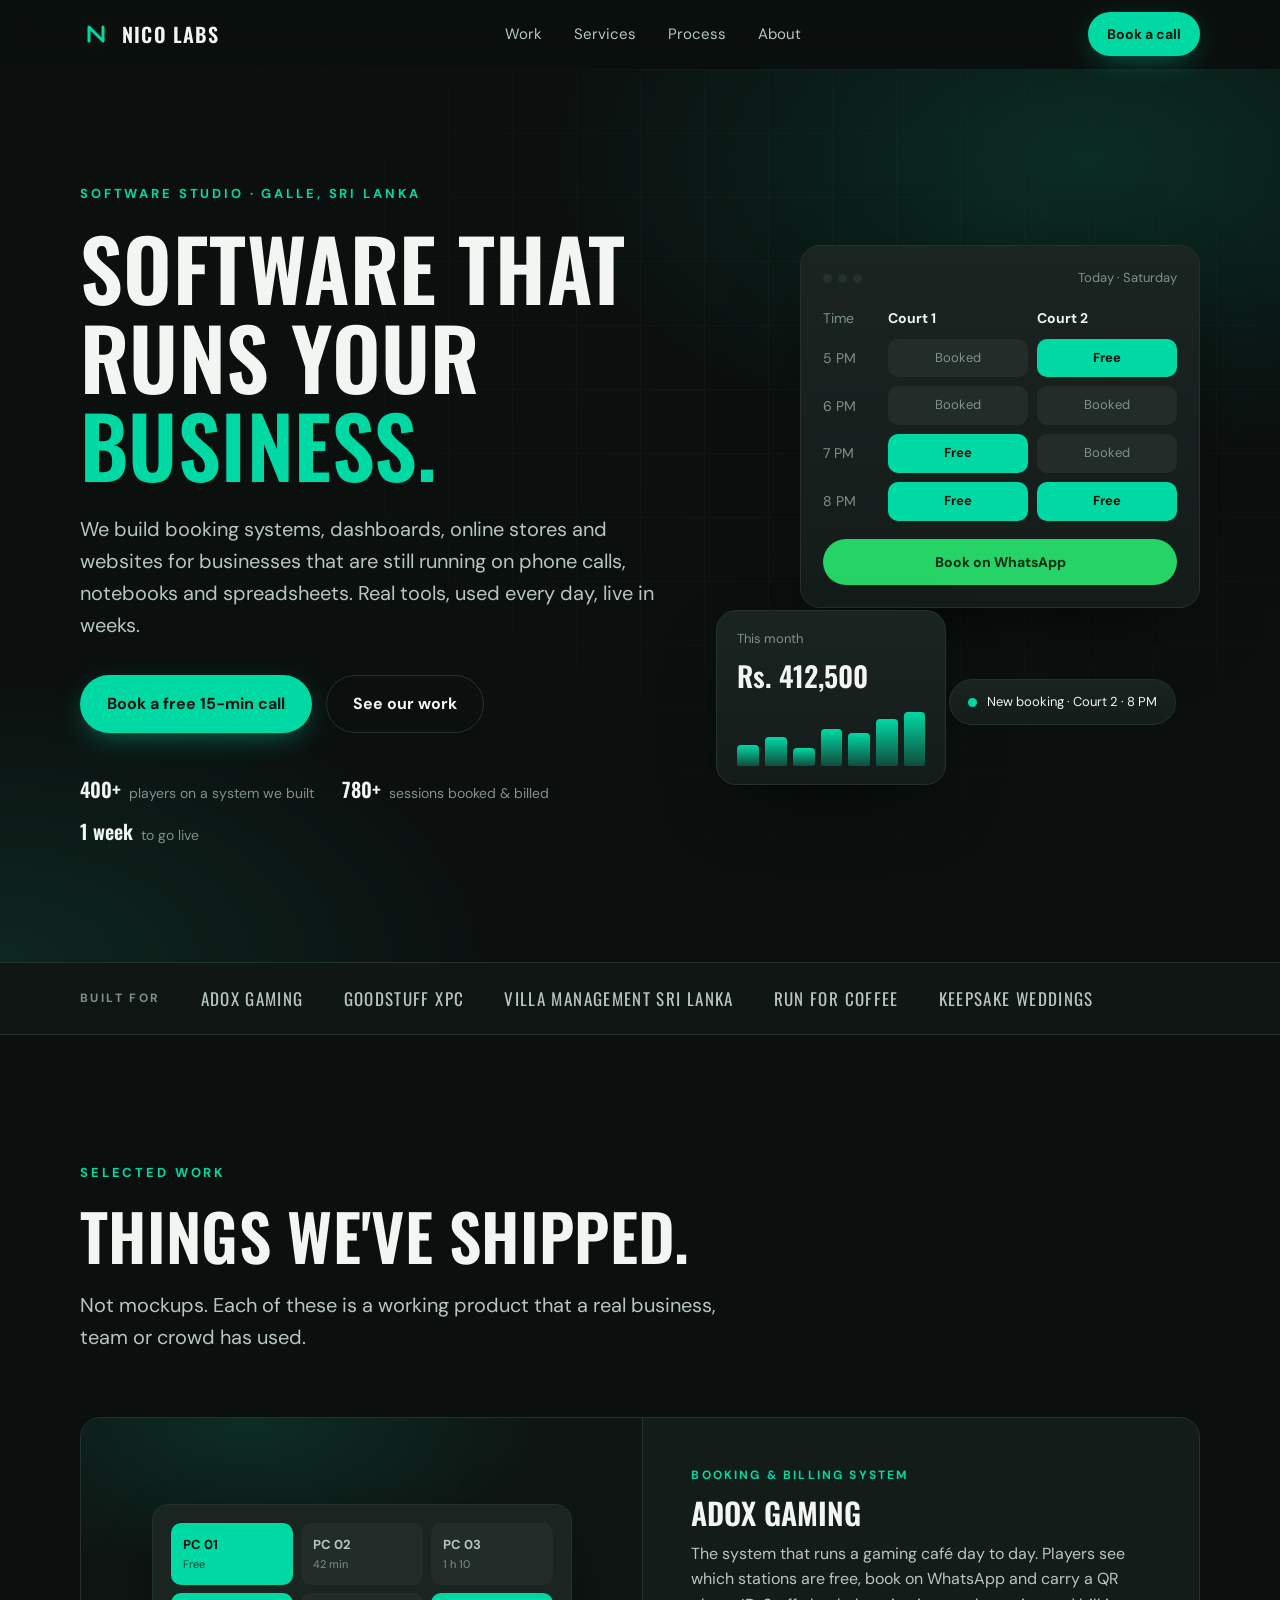
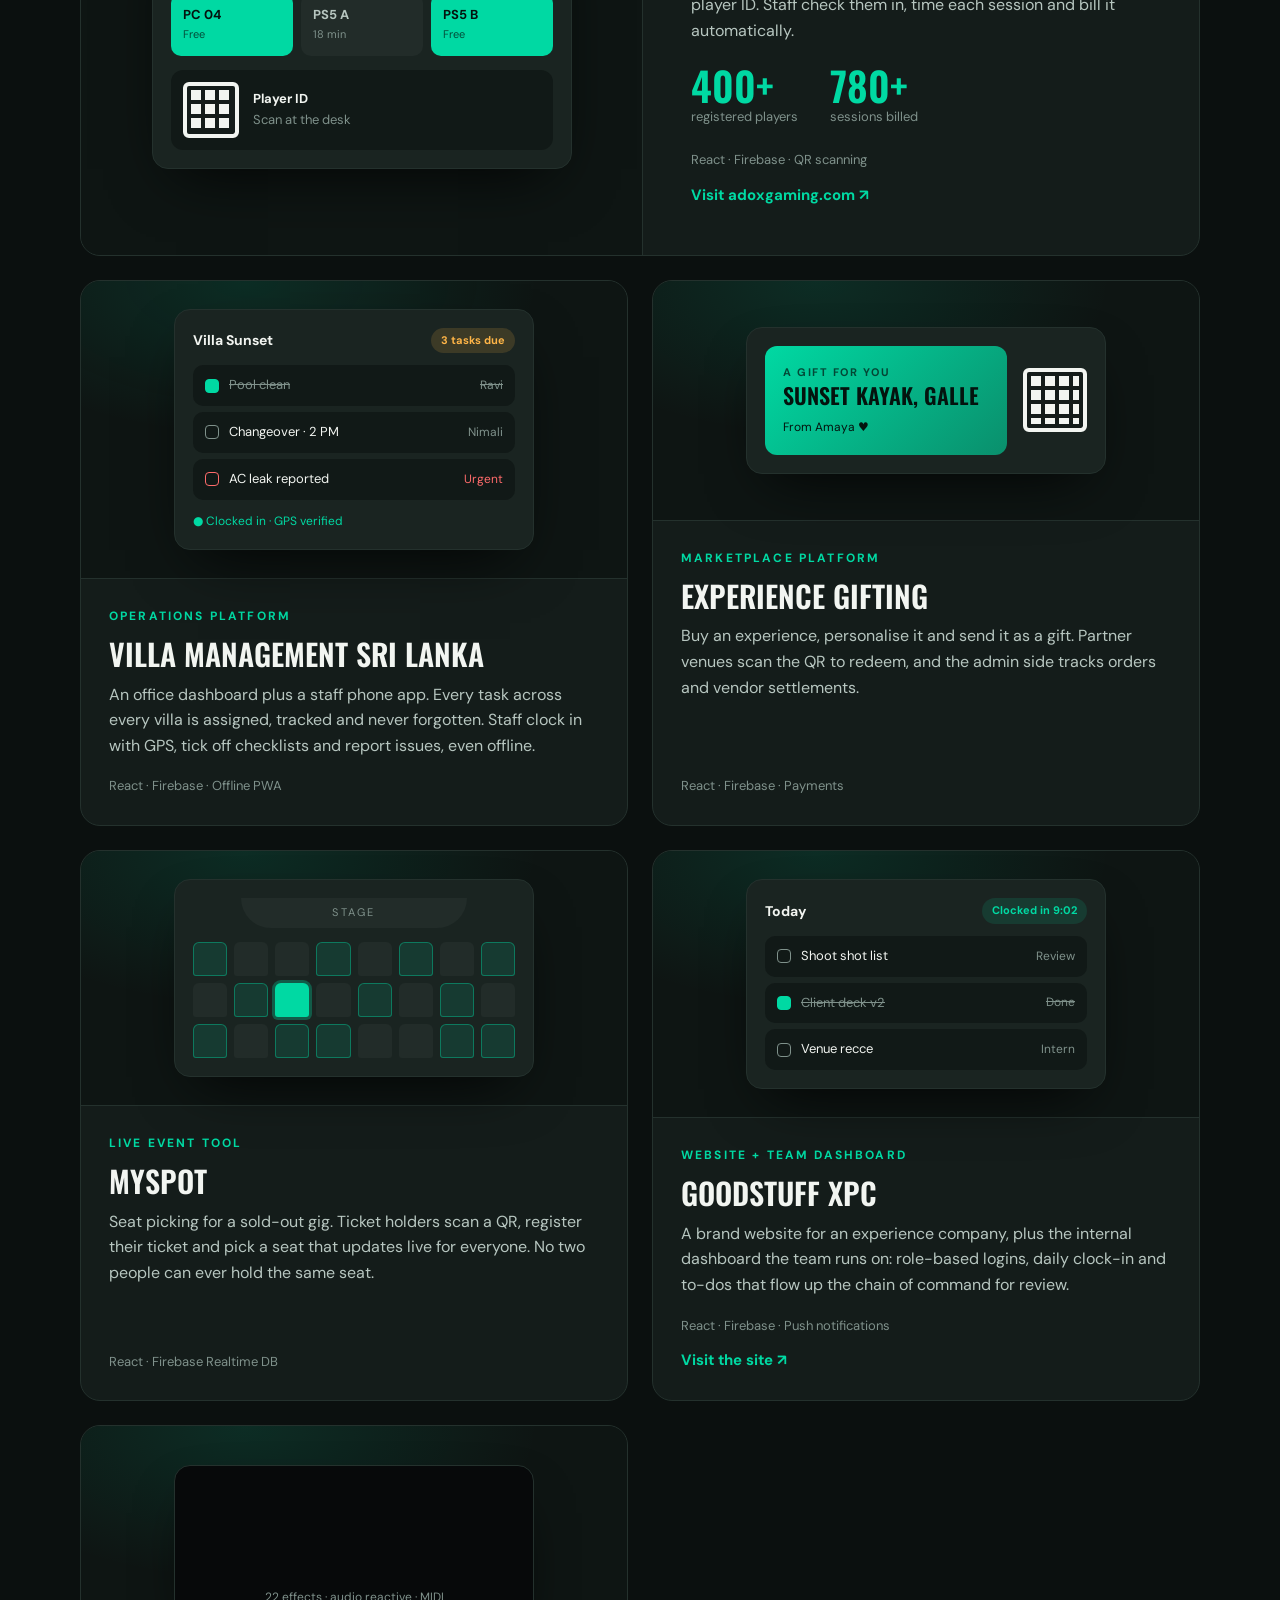
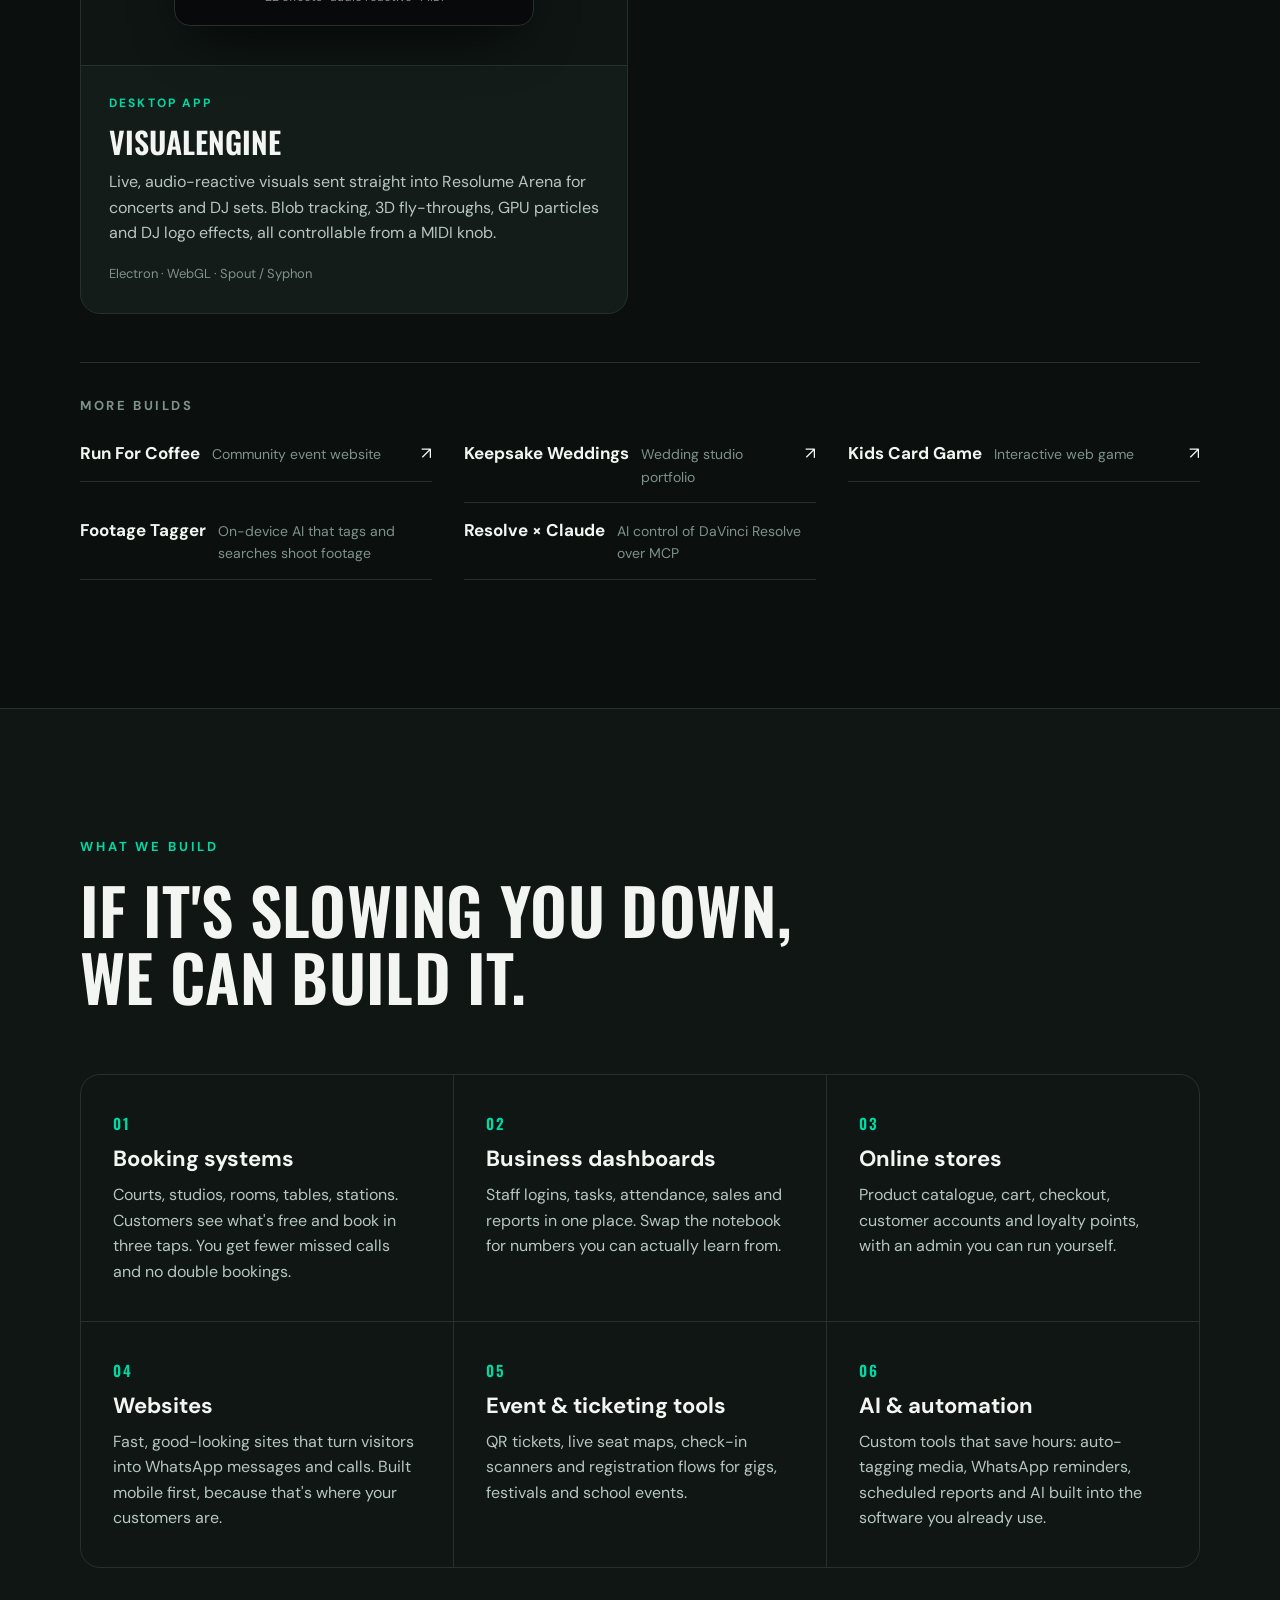
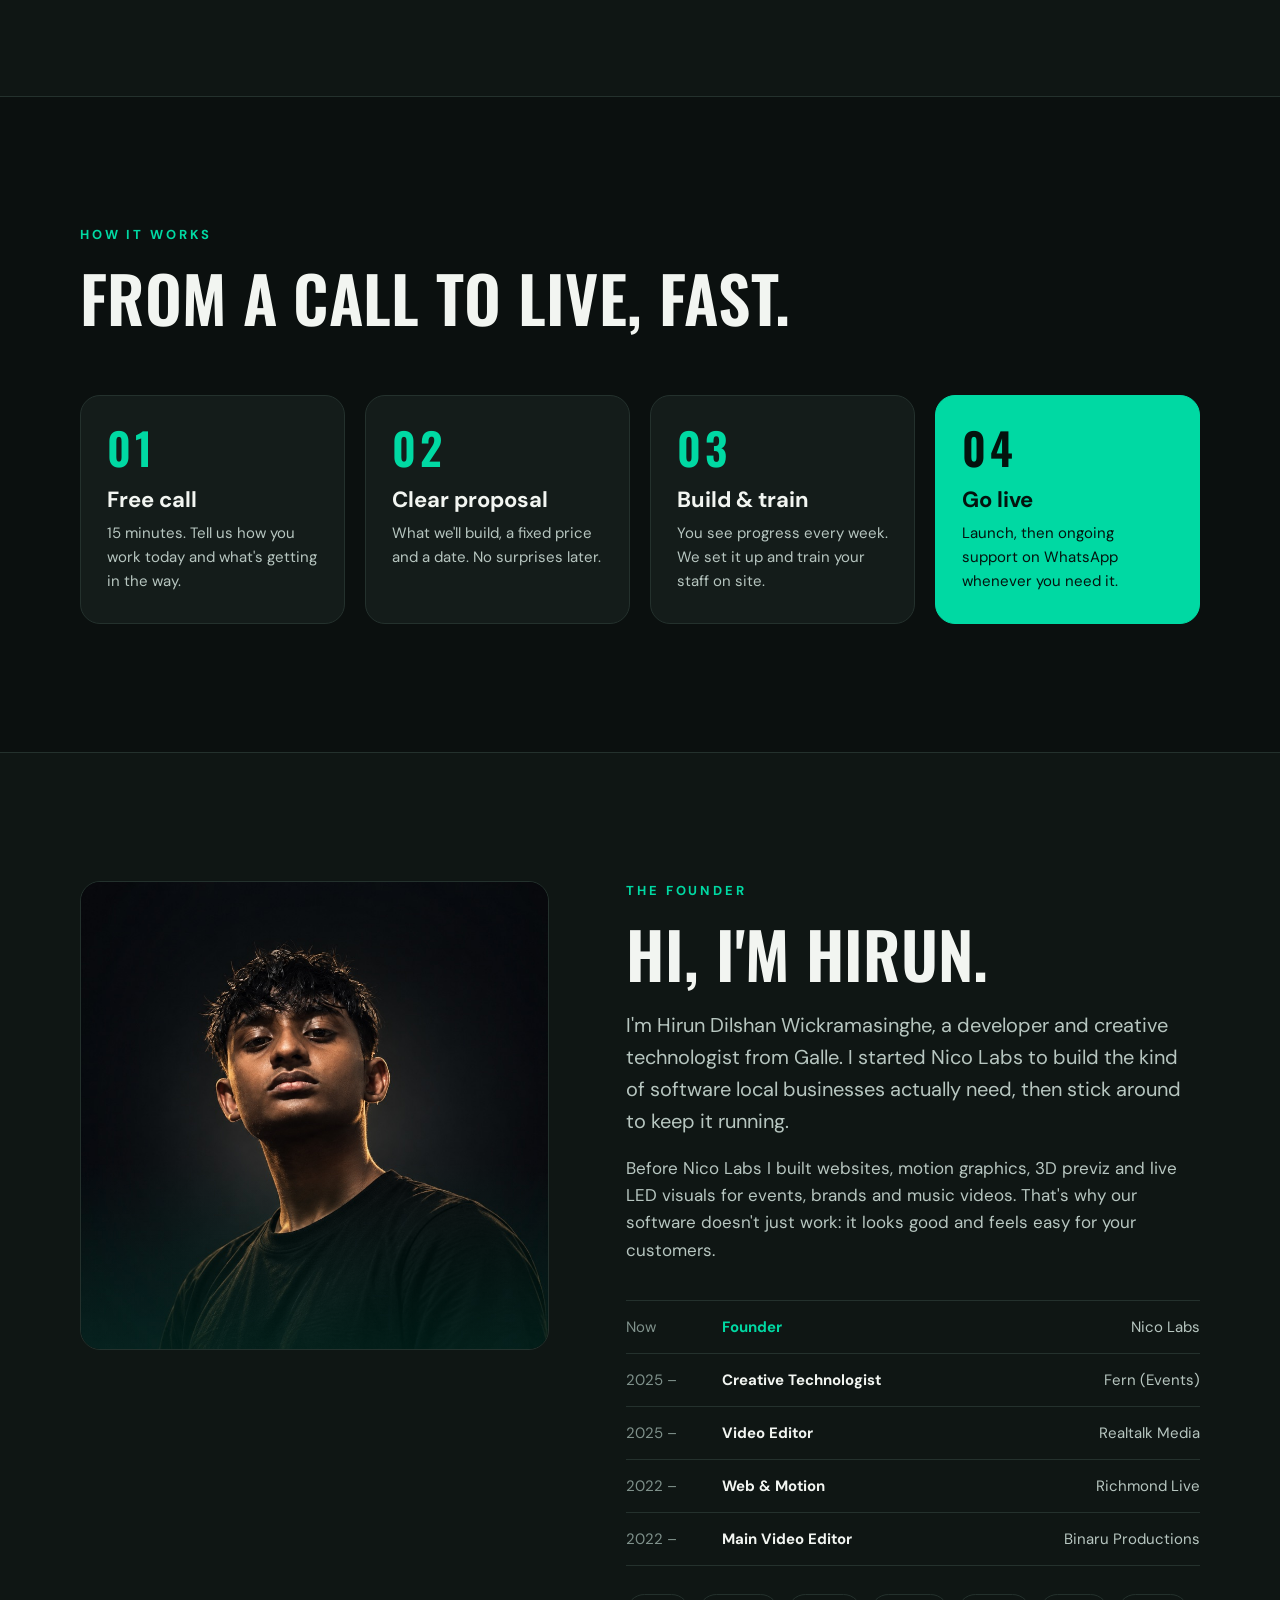
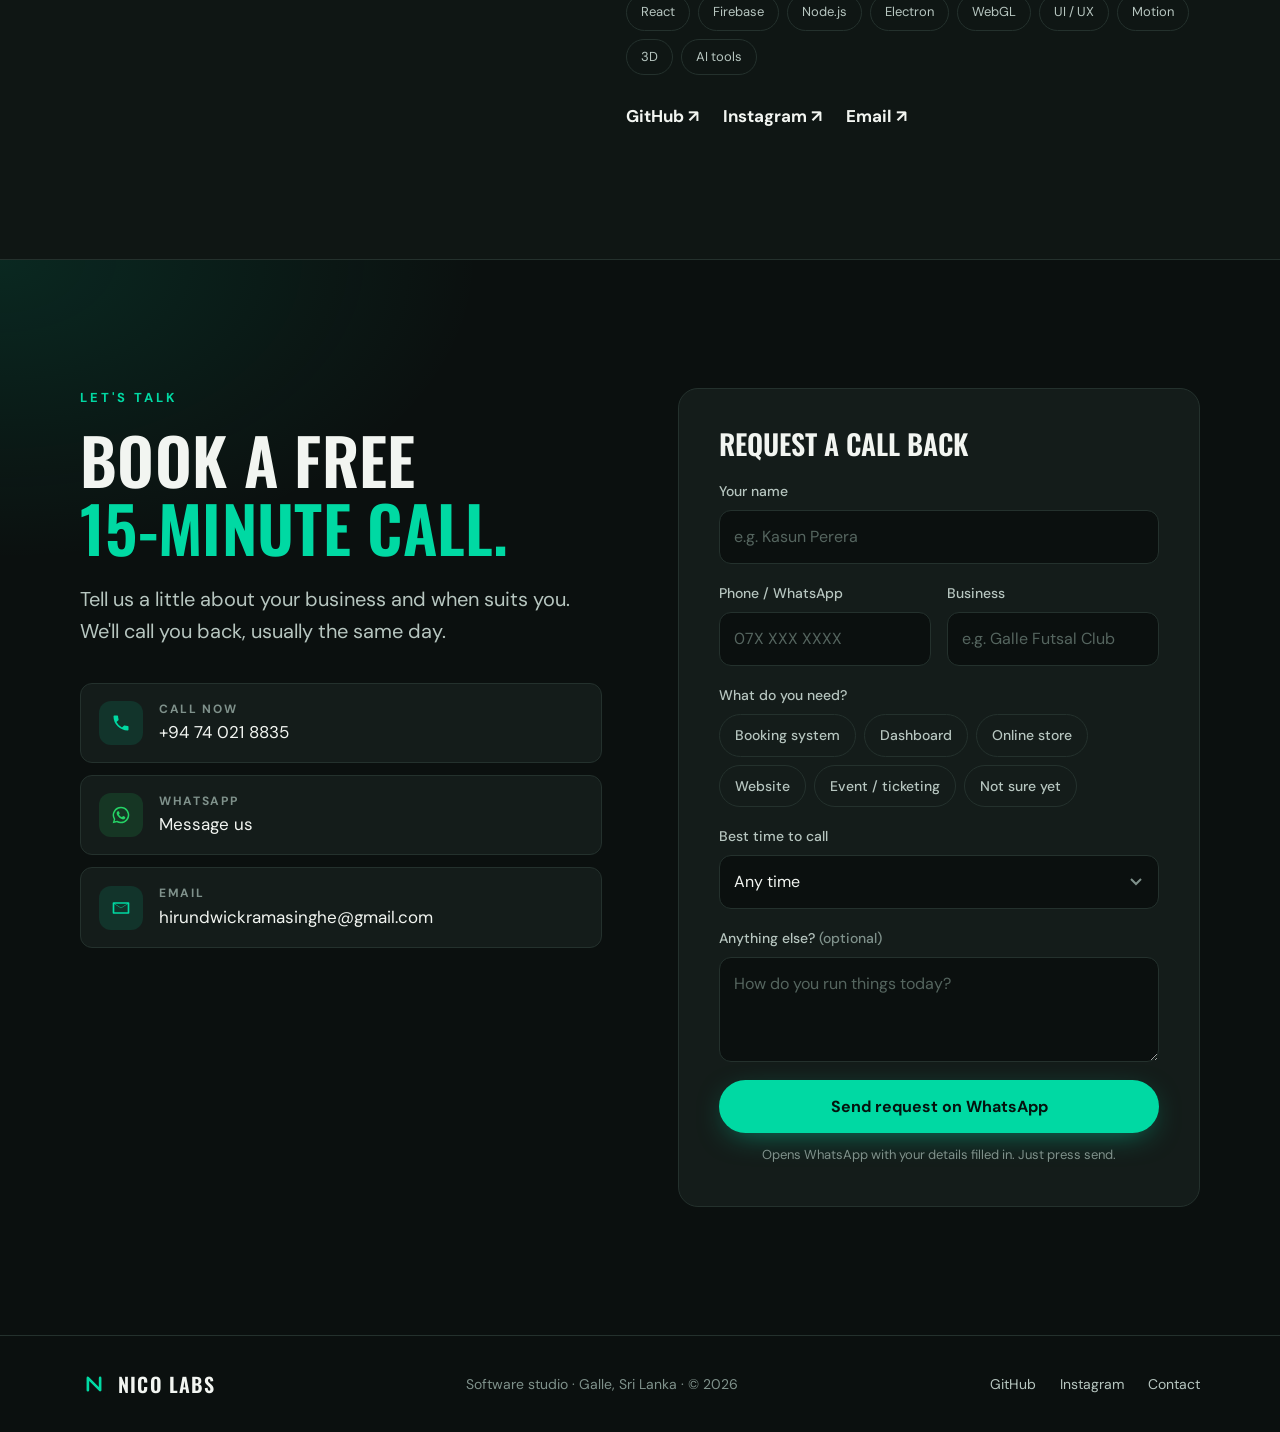
==== commit af97944d: "minor changes" ====
--- a/index2.html
+++ b/index2.html
@@ -91,7 +91,6 @@
                 <span>ADOX Gaming</span>
                 <span>Goodstuff XPC</span>
                 <span>Villa Management Sri Lanka</span>
-                <span>Saltlyne Label</span>
                 <span>Run For Coffee</span>
                 <span>Keepsake Weddings</span>
             </div>
@@ -172,23 +171,6 @@
                             <h3>Experience Gifting</h3>
                             <p>Buy an experience, personalise it and send it as a gift. Partner venues scan the QR to redeem, and the admin side tracks orders and vendor settlements.</p>
                             <p class="stack">React · Firebase · Payments</p>
-                        </div>
-                    </article>
-
-                    <article class="case reveal">
-                        <div class="case-visual">
-                            <div class="mock mock-store">
-                                <div class="prod"><i></i><b>Linen shirt</b><span>$48</span></div>
-                                <div class="prod"><i></i><b>Wave tote</b><span>$22</span></div>
-                                <div class="prod"><i></i><b>Sun hat</b><span>$30</span></div>
-                                <div class="cart">Cart · 2 items · <b>+70 pts</b></div>
-                            </div>
-                        </div>
-                        <div class="case-body">
-                            <p class="tag">Online store</p>
-                            <h3>Saltlyne Label</h3>
-                            <p>A full fashion storefront with cart, checkout, customer accounts, order tracking and a loyalty programme. The owner edits products, coupons and every homepage section from a private admin desk.</p>
-                            <p class="stack">React · Node.js</p>
                         </div>
                     </article>
 
@@ -375,11 +357,11 @@
                     <p class="lead reveal">Tell us a little about your business and when suits you. We'll call you back, usually the same day.</p>
 
                     <div class="direct reveal">
-                        <a class="direct-item" href="tel:+94768088170">
+                        <a class="direct-item" href="tel:+94740218835">
                             <span class="ic" aria-hidden="true">
                                 <svg viewBox="0 0 24 24" width="20" height="20"><path fill="currentColor" d="M6.6 10.8a15.1 15.1 0 0 0 6.6 6.6l2.2-2.2c.3-.3.7-.4 1-.2 1.1.4 2.3.6 3.6.6.6 0 1 .4 1 1V20c0 .6-.4 1-1 1A17 17 0 0 1 3 4c0-.6.4-1 1-1h3.5c.6 0 1 .4 1 1 0 1.3.2 2.5.6 3.6.1.3 0 .7-.2 1l-2.3 2.2Z"/></svg>
                             </span>
-                            <span><small>Call now</small>+94 76 808 8170</span>
+                            <span><small>Call now</small>+94 74 021 8835</span>
                         </a>
                         <a class="direct-item" href="https://wa.me/94768088170?text=Hi%20Nico%20Labs!%20I'd%20like%20to%20book%20a%20call." target="_blank" rel="noopener">
                             <span class="ic wa" aria-hidden="true">
